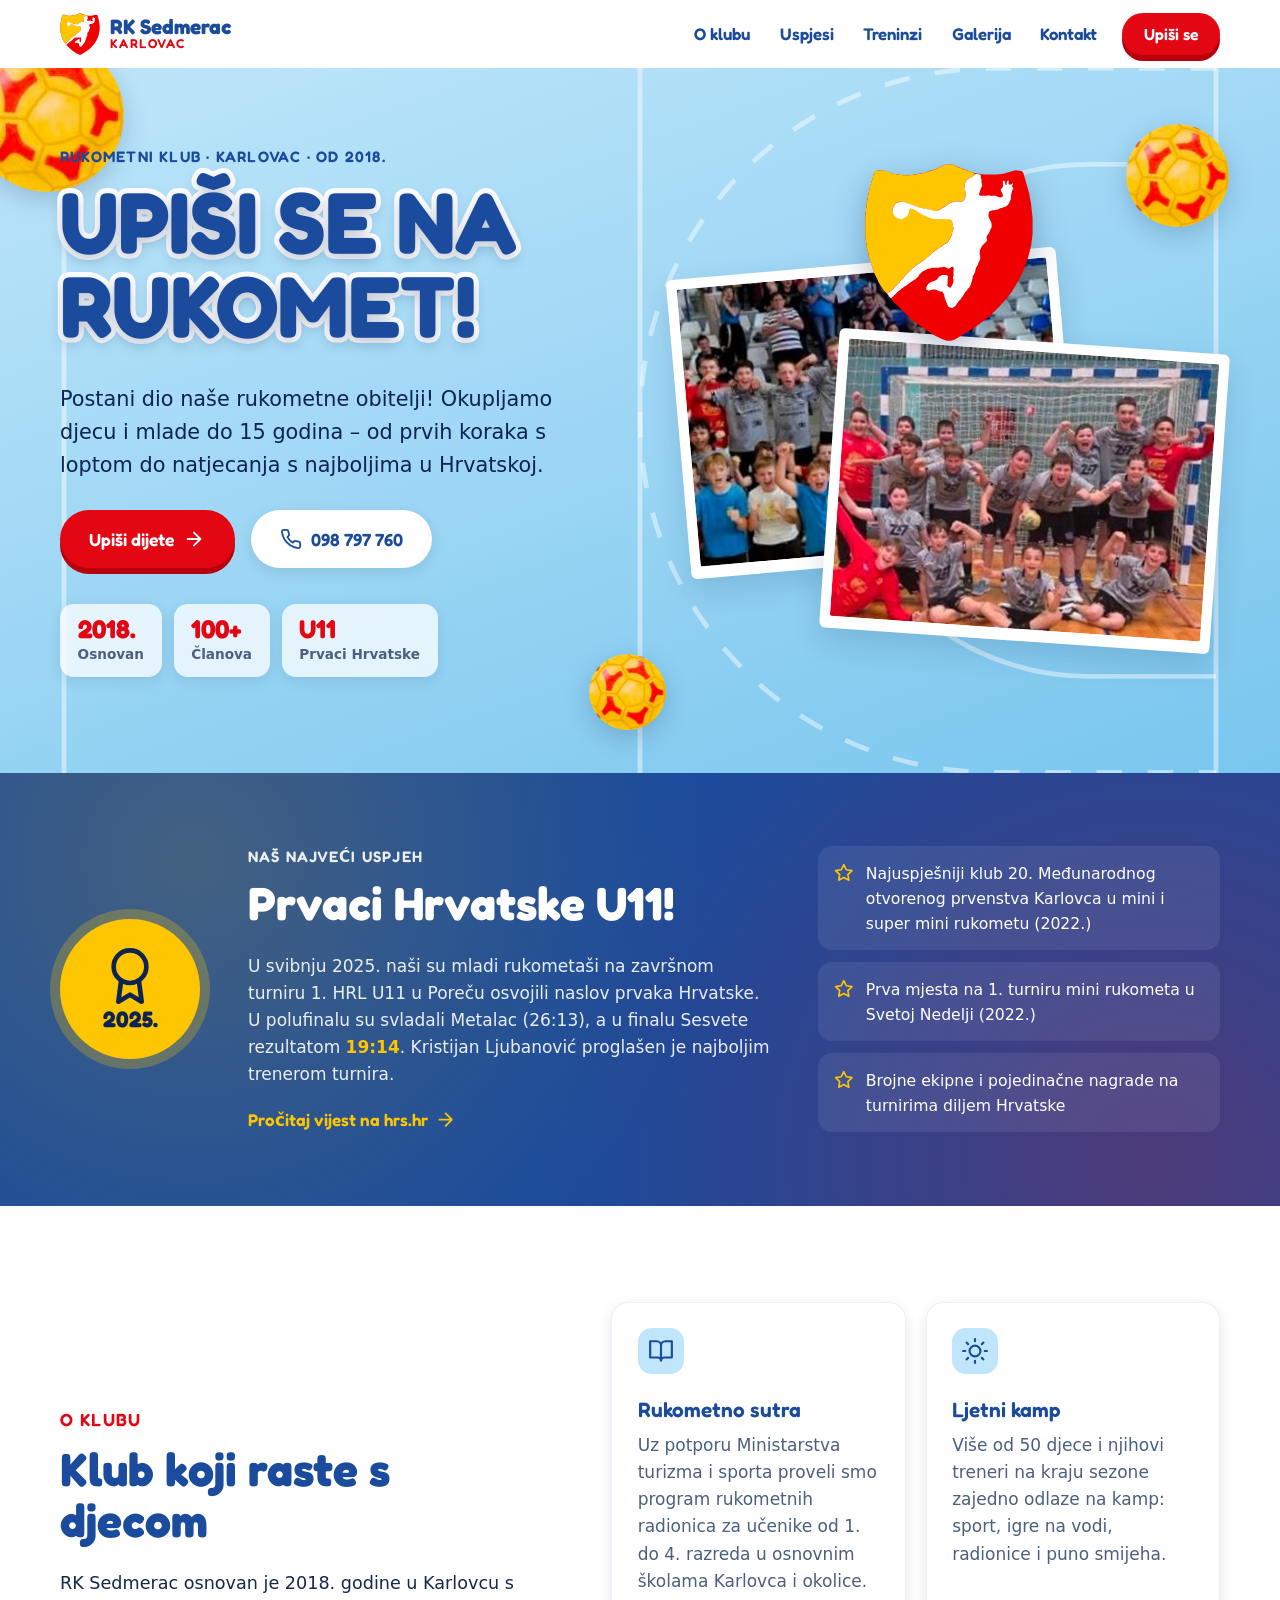
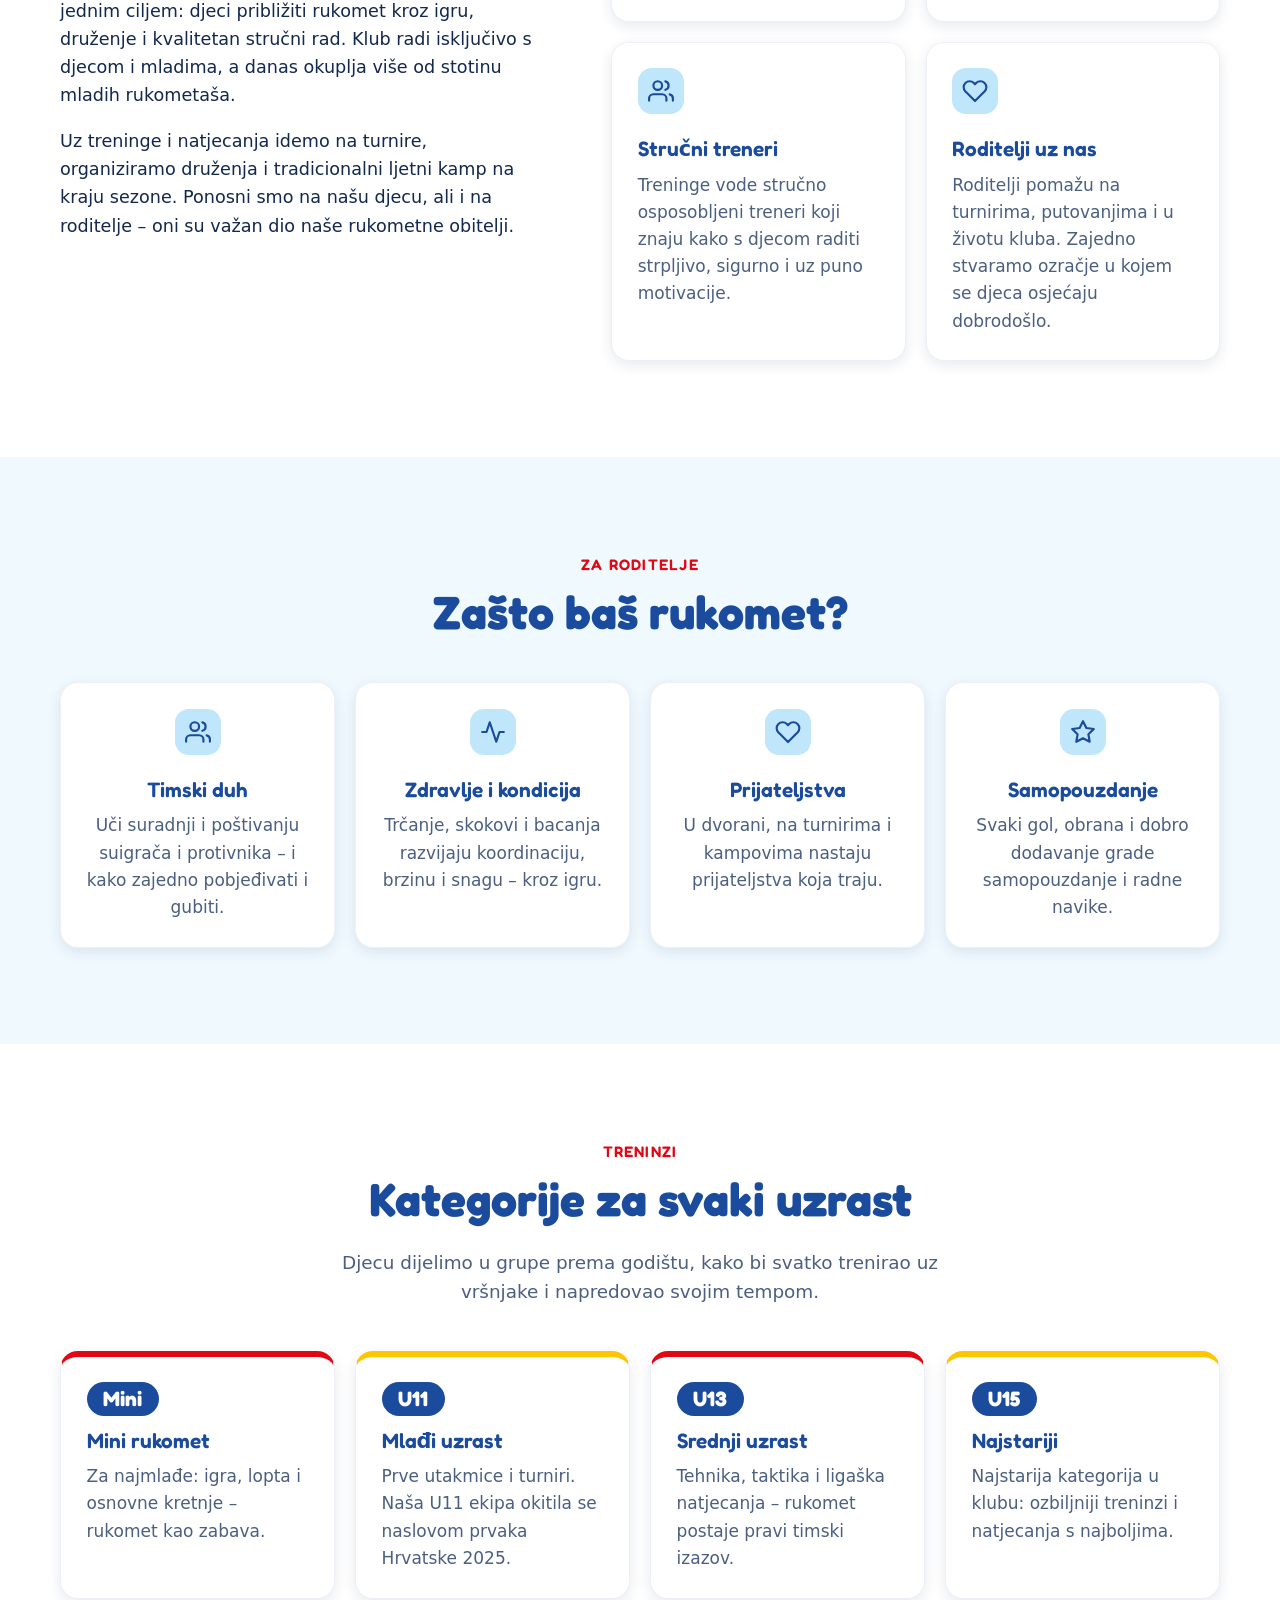
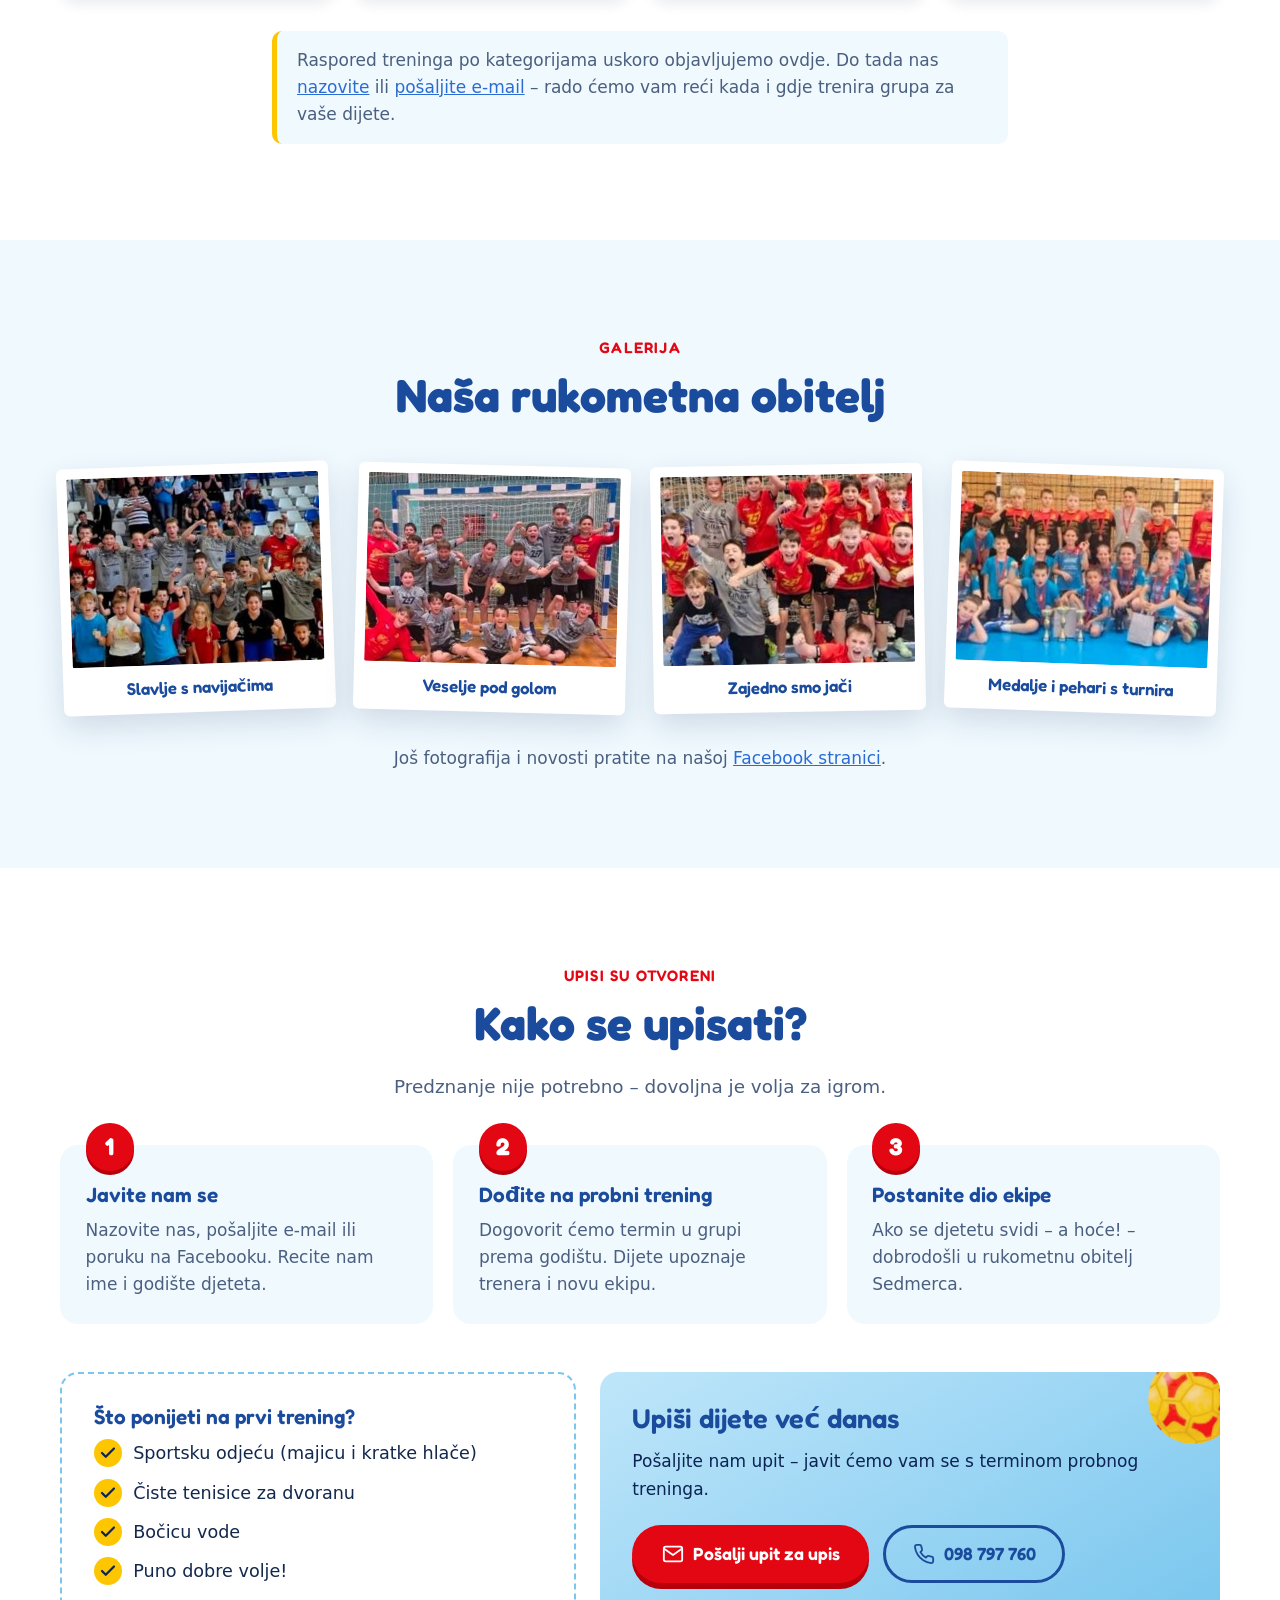
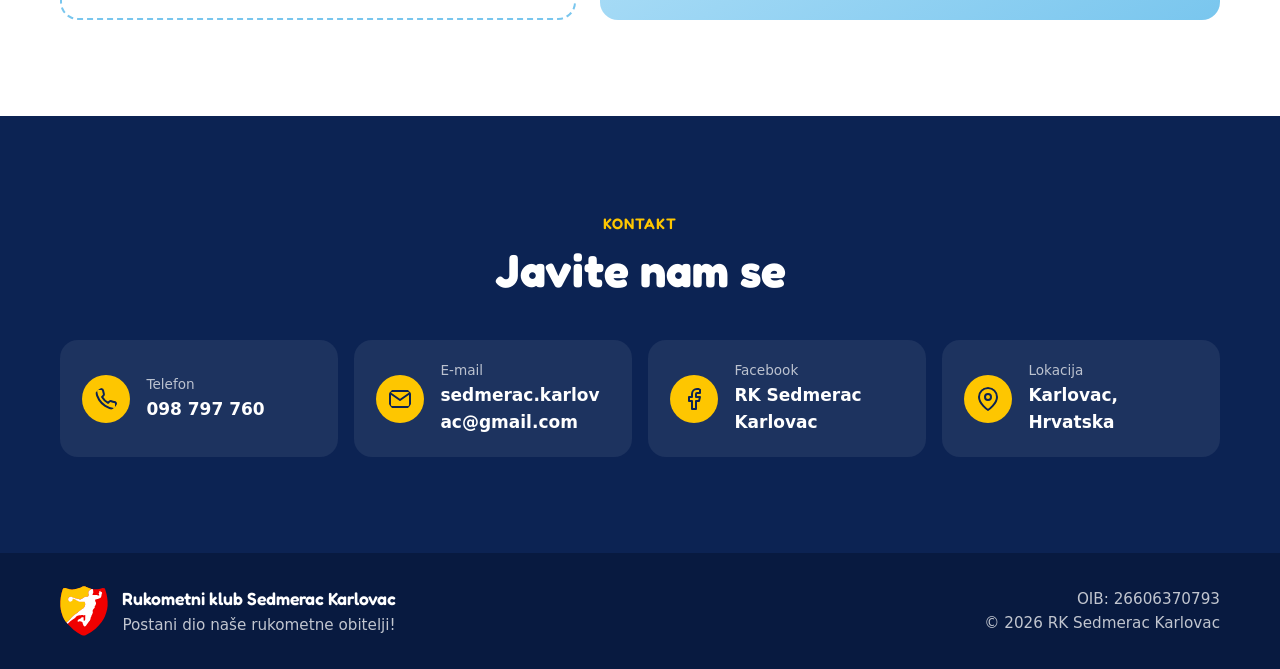
==== index.html @ 9739303f "Prva verzija web stranice RK Sedmerac Karlovac Statična stranica (HTML/CSS/JS) izrađena iz plakata z" ====
<!doctype html>
<html lang="hr">
<head>
  <meta charset="utf-8">
  <meta name="viewport" content="width=device-width, initial-scale=1">
  <title>RK Sedmerac Karlovac – rukometni klub za djecu i mlade</title>
  <meta name="description" content="Rukometni klub Sedmerac iz Karlovca okuplja djecu i mlade do 15 godina. Prvaci Hrvatske U11 2025. Upiši se na rukomet i postani dio naše rukometne obitelji!">
  <meta name="theme-color" content="#1a4b9c">
  <!-- TODO: privremeni pregled – maknuti noindex (i robots.txt) kad stranica ide uživo -->
  <meta name="robots" content="noindex, nofollow">
  <meta property="og:type" content="website">
  <meta property="og:locale" content="hr_HR">
  <meta property="og:title" content="RK Sedmerac Karlovac – upiši se na rukomet!">
  <meta property="og:description" content="Rukometni klub za djecu i mlade iz Karlovca. Postani dio naše rukometne obitelji!">
  <!-- TODO: og:image i og:url trebaju apsolutni URL – dodati kad bude poznata domena -->
  <link rel="icon" href="assets/img/grb.svg" type="image/svg+xml">
  <link rel="apple-touch-icon" href="assets/img/apple-touch-icon.png">
  <link rel="preload" href="assets/fonts/fredoka-latin.woff2" as="font" type="font/woff2" crossorigin>
  <link rel="stylesheet" href="css/styles.css">
  <script src="js/main.js" defer></script>
</head>
<body>
  <svg class="sprite" aria-hidden="true">
    <symbol id="i-phone" viewBox="0 0 24 24"><path d="M22 16.92v3a2 2 0 0 1-2.18 2 19.79 19.79 0 0 1-8.63-3.07 19.5 19.5 0 0 1-6-6 19.79 19.79 0 0 1-3.07-8.67A2 2 0 0 1 4.11 2h3a2 2 0 0 1 2 1.72c.13.96.36 1.9.7 2.81a2 2 0 0 1-.45 2.11L8.09 9.91a16 16 0 0 0 6 6l1.27-1.27a2 2 0 0 1 2.11-.45c.91.34 1.85.57 2.81.7A2 2 0 0 1 22 16.92z"/></symbol>
    <symbol id="i-mail" viewBox="0 0 24 24"><path d="M4 4h16c1.1 0 2 .9 2 2v12c0 1.1-.9 2-2 2H4c-1.1 0-2-.9-2-2V6c0-1.1.9-2 2-2z"/><path d="m22 6-10 7L2 6"/></symbol>
    <symbol id="i-facebook" viewBox="0 0 24 24"><path d="M18 2h-3a5 5 0 0 0-5 5v3H7v4h3v8h4v-8h3l1-4h-4V7a1 1 0 0 1 1-1h3z"/></symbol>
    <symbol id="i-pin" viewBox="0 0 24 24"><path d="M21 10c0 7-9 13-9 13s-9-6-9-13a9 9 0 0 1 18 0z"/><circle cx="12" cy="10" r="3"/></symbol>
    <symbol id="i-award" viewBox="0 0 24 24"><circle cx="12" cy="8" r="7"/><path d="M8.21 13.89 7 23l5-3 5 3-1.21-9.12"/></symbol>
    <symbol id="i-users" viewBox="0 0 24 24"><path d="M17 21v-2a4 4 0 0 0-4-4H5a4 4 0 0 0-4 4v2"/><circle cx="9" cy="7" r="4"/><path d="M23 21v-2a4 4 0 0 0-3-3.87M16 3.13a4 4 0 0 1 0 7.75"/></symbol>
    <symbol id="i-heart" viewBox="0 0 24 24"><path d="M20.84 4.61a5.5 5.5 0 0 0-7.78 0L12 5.67l-1.06-1.06a5.5 5.5 0 0 0-7.78 7.78l1.06 1.06L12 21.23l7.78-7.78 1.06-1.06a5.5 5.5 0 0 0 0-7.78z"/></symbol>
    <symbol id="i-activity" viewBox="0 0 24 24"><path d="M22 12h-4l-3 9L9 3l-3 9H2"/></symbol>
    <symbol id="i-star" viewBox="0 0 24 24"><path d="m12 2 3.09 6.26L22 9.27l-5 4.87 1.18 6.88L12 17.77l-6.18 3.25L7 14.14 2 9.27l6.91-1.01L12 2z"/></symbol>
    <symbol id="i-book" viewBox="0 0 24 24"><path d="M2 3h6a4 4 0 0 1 4 4v14a3 3 0 0 0-3-3H2zM22 3h-6a4 4 0 0 0-4 4v14a3 3 0 0 1 3-3h7z"/></symbol>
    <symbol id="i-sun" viewBox="0 0 24 24"><circle cx="12" cy="12" r="5"/><path d="M12 1v2M12 21v2M4.22 4.22l1.42 1.42M18.36 18.36l1.42 1.42M1 12h2M21 12h2M4.22 19.78l1.42-1.42M18.36 5.64l1.42-1.42"/></symbol>
    <symbol id="i-check" viewBox="0 0 24 24"><path d="M20 6 9 17l-5-5"/></symbol>
    <symbol id="i-arrow" viewBox="0 0 24 24"><path d="M5 12h14M12 5l7 7-7 7"/></symbol>
  </svg>

  <a class="skip-link" href="#sadrzaj">Preskoči na sadržaj</a>

  <header class="site-header" data-header>
    <div class="container header-inner">
      <a class="brand" href="#top" aria-label="RK Sedmerac Karlovac – početna">
        <img src="assets/img/grb.svg" alt="" width="40" height="42">
        <span class="brand-text"><strong>RK Sedmerac</strong><small>Karlovac</small></span>
      </a>
      <button class="nav-toggle" type="button" aria-expanded="false" aria-controls="glavna-navigacija" data-nav-toggle>
        <span class="nav-toggle-bars" aria-hidden="true"></span>
        <span class="visually-hidden">Izbornik</span>
      </button>
      <nav id="glavna-navigacija" class="site-nav" aria-label="Glavna navigacija">
        <ul>
          <li><a href="#o-klubu">O klubu</a></li>
          <li><a href="#uspjesi">Uspjesi</a></li>
          <li><a href="#treninzi">Treninzi</a></li>
          <li><a href="#galerija">Galerija</a></li>
          <li><a href="#kontakt">Kontakt</a></li>
          <li><a class="btn btn-small btn-red" href="#upisi">Upiši se</a></li>
        </ul>
      </nav>
    </div>
  </header>

  <main id="sadrzaj">
    <section class="hero" id="top">
      <svg class="court-lines" viewBox="0 0 400 300" aria-hidden="true" preserveAspectRatio="xMidYMid slice">
        <rect x="20" y="20" width="360" height="260" rx="2"/>
        <path d="M380 70h-40a80 80 0 0 0 0 160h40"/>
        <path d="M380 40h-70a110 110 0 0 0 0 220h70" stroke-dasharray="8 8"/>
        <path d="M200 20v260"/>
      </svg>
      <img class="ball ball-1" src="assets/img/ball.webp" alt="" width="160" height="160">
      <img class="ball ball-2" src="assets/img/ball.webp" alt="" width="110" height="110">
      <img class="ball ball-3" src="assets/img/ball.webp" alt="" width="80" height="80">

      <div class="container hero-inner">
        <div class="hero-copy">
          <p class="eyebrow">Rukometni klub · Karlovac · od 2018.</p>
          <h1 class="hero-title">Upiši se na <span>rukomet!</span></h1>
          <p class="hero-lead">Postani dio naše rukometne obitelji! Okupljamo djecu i mlade do 15 godina – od prvih koraka s loptom do natjecanja s najboljima u Hrvatskoj.</p>
          <div class="hero-actions">
            <a class="btn btn-red" href="#upisi">Upiši dijete <svg class="icon"><use href="#i-arrow"/></svg></a>
            <a class="btn btn-white" href="tel:+38598797760"><svg class="icon"><use href="#i-phone"/></svg> 098 797 760</a>
          </div>
          <dl class="hero-stats">
            <div><dt>Osnovan</dt><dd>2018.</dd></div>
            <div><dt>Članova</dt><dd>100+</dd></div>
            <div><dt>Prvaci Hrvatske</dt><dd>U11</dd></div>
          </dl>
        </div>

        <div class="hero-visual" aria-hidden="true">
          <img class="hero-crest" src="assets/img/grb.svg" alt="" width="200" height="210">
          <figure class="photo photo-back" style="--tilt: -5deg">
            <img src="assets/img/ekipa-tribina.jpg" alt="" width="458" height="262">
          </figure>
          <figure class="photo photo-front" style="--tilt: 4deg; --focus: 70% 50%">
            <img src="assets/img/slavlje-gol.jpg" alt="" width="466" height="290">
          </figure>
        </div>
      </div>
    </section>

    <section class="champions" id="uspjesi" aria-labelledby="uspjesi-naslov">
      <div class="container champions-inner">
        <div class="champions-badge" aria-hidden="true">
          <svg class="icon"><use href="#i-award"/></svg>
          <span>2025.</span>
        </div>
        <div class="champions-copy">
          <p class="eyebrow eyebrow-yellow">Naš najveći uspjeh</p>
          <h2 id="uspjesi-naslov">Prvaci Hrvatske U11!</h2>
          <p>U svibnju 2025. naši su mladi rukometaši na završnom turniru 1. HRL U11 u Poreču osvojili naslov prvaka Hrvatske. U polufinalu su svladali Metalac (26:13), a u finalu Sesvete rezultatom <strong>19:14</strong>. Kristijan Ljubanović proglašen je najboljim trenerom turnira.</p>
          <a class="text-link" href="https://hrs.hr/2025/05/30/zavrsnica-1-hrl-u11-m-sedmerac-karlovac-osvojio-naslov-prvaka-hrvatske/" target="_blank" rel="noopener">Pročitaj vijest na hrs.hr <svg class="icon"><use href="#i-arrow"/></svg></a>
        </div>
        <ul class="champions-list">
          <li><svg class="icon"><use href="#i-star"/></svg> Najuspješniji klub 20. Međunarodnog otvorenog prvenstva Karlovca u mini i super mini rukometu (2022.)</li>
          <li><svg class="icon"><use href="#i-star"/></svg> Prva mjesta na 1. turniru mini rukometa u Svetoj Nedelji (2022.)</li>
          <li><svg class="icon"><use href="#i-star"/></svg> Brojne ekipne i pojedinačne nagrade na turnirima diljem Hrvatske</li>
        </ul>
      </div>
    </section>

    <section class="section" id="o-klubu" aria-labelledby="o-klubu-naslov">
      <div class="container about">
        <div class="about-copy">
          <p class="eyebrow">O klubu</p>
          <h2 id="o-klubu-naslov">Klub koji raste s djecom</h2>
          <p>RK Sedmerac osnovan je 2018. godine u Karlovcu s jednim ciljem: djeci približiti rukomet kroz igru, druženje i kvalitetan stručni rad. Klub radi isključivo s djecom i mladima, a danas okuplja više od stotinu mladih rukometaša.</p>
          <p>Uz treninge i natjecanja idemo na turnire, organiziramo druženja i tradicionalni ljetni kamp na kraju sezone. Ponosni smo na našu djecu, ali i na roditelje – oni su važan dio naše rukometne obitelji.</p>
        </div>
        <ul class="cards cards-2">
          <li class="card">
            <svg class="icon card-icon"><use href="#i-book"/></svg>
            <h3>Rukometno sutra</h3>
            <p>Uz potporu Ministarstva turizma i sporta proveli smo program rukometnih radionica za učenike od 1. do 4. razreda u osnovnim školama Karlovca i okolice.</p>
          </li>
          <li class="card">
            <svg class="icon card-icon"><use href="#i-sun"/></svg>
            <h3>Ljetni kamp</h3>
            <p>Više od 50 djece i njihovi treneri na kraju sezone zajedno odlaze na kamp: sport, igre na vodi, radionice i puno smijeha.</p>
          </li>
          <li class="card">
            <svg class="icon card-icon"><use href="#i-users"/></svg>
            <h3>Stručni treneri</h3>
            <p>Treninge vode stručno osposobljeni treneri koji znaju kako s djecom raditi strpljivo, sigurno i uz puno motivacije.</p>
          </li>
          <li class="card">
            <svg class="icon card-icon"><use href="#i-heart"/></svg>
            <h3>Roditelji uz nas</h3>
            <p>Roditelji pomažu na turnirima, putovanjima i u životu kluba. Zajedno stvaramo ozračje u kojem se djeca osjećaju dobrodošlo.</p>
          </li>
        </ul>
      </div>
    </section>

    <section class="section section-sky" aria-labelledby="zasto-naslov">
      <div class="container">
        <div class="section-head">
          <p class="eyebrow">Za roditelje</p>
          <h2 id="zasto-naslov">Zašto baš rukomet?</h2>
        </div>
        <ul class="cards cards-4">
          <li class="card card-center">
            <svg class="icon card-icon"><use href="#i-users"/></svg>
            <h3>Timski duh</h3>
            <p>Uči suradnji i poštivanju suigrača i protivnika – i kako zajedno pobjeđivati i gubiti.</p>
          </li>
          <li class="card card-center">
            <svg class="icon card-icon"><use href="#i-activity"/></svg>
            <h3>Zdravlje i kondicija</h3>
            <p>Trčanje, skokovi i bacanja razvijaju koordinaciju, brzinu i snagu – kroz igru.</p>
          </li>
          <li class="card card-center">
            <svg class="icon card-icon"><use href="#i-heart"/></svg>
            <h3>Prijateljstva</h3>
            <p>U dvorani, na turnirima i kampovima nastaju prijateljstva koja traju.</p>
          </li>
          <li class="card card-center">
            <svg class="icon card-icon"><use href="#i-star"/></svg>
            <h3>Samopouzdanje</h3>
            <p>Svaki gol, obrana i dobro dodavanje grade samopouzdanje i radne navike.</p>
          </li>
        </ul>
      </div>
    </section>

    <section class="section" id="treninzi" aria-labelledby="treninzi-naslov">
      <div class="container">
        <div class="section-head">
          <p class="eyebrow">Treninzi</p>
          <h2 id="treninzi-naslov">Kategorije za svaki uzrast</h2>
          <p>Djecu dijelimo u grupe prema godištu, kako bi svatko trenirao uz vršnjake i napredovao svojim tempom.</p>
        </div>
        <!-- TODO: dopisati godišta i termine za sezonu 2026./27. kad ih klub potvrdi -->
        <ul class="cards cards-4">
          <li class="card category">
            <span class="category-tag">Mini</span>
            <h3>Mini rukomet</h3>
            <p>Za najmlađe: igra, lopta i osnovne kretnje – rukomet kao zabava.</p>
          </li>
          <li class="card category">
            <span class="category-tag">U11</span>
            <h3>Mlađi uzrast</h3>
            <p>Prve utakmice i turniri. Naša U11 ekipa okitila se naslovom prvaka Hrvatske 2025.</p>
          </li>
          <li class="card category">
            <span class="category-tag">U13</span>
            <h3>Srednji uzrast</h3>
            <p>Tehnika, taktika i ligaška natjecanja – rukomet postaje pravi timski izazov.</p>
          </li>
          <li class="card category">
            <span class="category-tag">U15</span>
            <h3>Najstariji</h3>
            <p>Najstarija kategorija u klubu: ozbiljniji treninzi i natjecanja s najboljima.</p>
          </li>
        </ul>
        <p class="note">Raspored treninga po kategorijama uskoro objavljujemo ovdje. Do tada nas <a href="tel:+38598797760">nazovite</a> ili <a href="mailto:sedmerac.karlovac@gmail.com">pošaljite e-mail</a> – rado ćemo vam reći kada i gdje trenira grupa za vaše dijete.</p>
      </div>
    </section>

    <section class="section section-sky" id="galerija" aria-labelledby="galerija-naslov">
      <div class="container">
        <div class="section-head">
          <p class="eyebrow">Galerija</p>
          <h2 id="galerija-naslov">Naša rukometna obitelj</h2>
        </div>
        <ul class="gallery">
          <li>
            <figure class="photo" style="--tilt: -2deg">
              <img src="assets/img/ekipa-tribina.jpg" alt="Mladi rukometaši RK Sedmerac slave ispred tribine pune navijača" width="458" height="262" loading="lazy">
              <figcaption>Slavlje s navijačima</figcaption>
            </figure>
          </li>
          <li>
            <figure class="photo" style="--tilt: 1.5deg; --focus: 70% 50%">
              <img src="assets/img/slavlje-gol.jpg" alt="Ekipa RK Sedmerac u sivim dresovima slavi ispred rukometnog gola" width="466" height="290" loading="lazy">
              <figcaption>Veselje pod golom</figcaption>
            </figure>
          </li>
          <li>
            <figure class="photo" style="--tilt: -1deg">
              <img src="assets/img/prvaci.jpg" alt="Igrači RK Sedmerac u crvenim dresovima slave u dvorani" width="464" height="253" loading="lazy">
              <figcaption>Zajedno smo jači</figcaption>
            </figure>
          </li>
          <li>
            <figure class="photo" style="--tilt: 2deg">
              <img src="assets/img/turnir-medalje.jpg" alt="Djeca s medaljama i peharima nakon rukometnog turnira" width="430" height="222" loading="lazy">
              <figcaption>Medalje i pehari s turnira</figcaption>
            </figure>
          </li>
        </ul>
        <p class="note note-center">Još fotografija i novosti pratite na našoj <a href="https://www.facebook.com/rksedmerackarlovac/" target="_blank" rel="noopener">Facebook stranici</a>.</p>
      </div>
    </section>

    <section class="section" id="upisi" aria-labelledby="upisi-naslov">
      <div class="container">
        <div class="section-head">
          <p class="eyebrow">Upisi su otvoreni</p>
          <h2 id="upisi-naslov">Kako se upisati?</h2>
          <p>Predznanje nije potrebno – dovoljna je volja za igrom.</p>
        </div>
        <ol class="steps">
          <li class="step">
            <h3>Javite nam se</h3>
            <p>Nazovite nas, pošaljite e-mail ili poruku na Facebooku. Recite nam ime i godište djeteta.</p>
          </li>
          <li class="step">
            <h3>Dođite na probni trening</h3>
            <p>Dogovorit ćemo termin u grupi prema godištu. Dijete upoznaje trenera i novu ekipu.</p>
          </li>
          <li class="step">
            <h3>Postanite dio ekipe</h3>
            <p>Ako se djetetu svidi – a hoće! – dobrodošli u rukometnu obitelj Sedmerca.</p>
          </li>
        </ol>

        <div class="enroll">
          <div class="enroll-bring">
            <h3>Što ponijeti na prvi trening?</h3>
            <ul class="checklist">
              <li><svg class="icon"><use href="#i-check"/></svg> Sportsku odjeću (majicu i kratke hlače)</li>
              <li><svg class="icon"><use href="#i-check"/></svg> Čiste tenisice za dvoranu</li>
              <li><svg class="icon"><use href="#i-check"/></svg> Bočicu vode</li>
              <li><svg class="icon"><use href="#i-check"/></svg> Puno dobre volje!</li>
            </ul>
          </div>
          <div class="enroll-cta">
            <img class="enroll-ball" src="assets/img/ball.webp" alt="" width="90" height="90">
            <h3>Upiši dijete već danas</h3>
            <p>Pošaljite nam upit – javit ćemo vam se s terminom probnog treninga.</p>
            <div class="enroll-actions">
              <a class="btn btn-red" href="mailto:sedmerac.karlovac@gmail.com?subject=Upis%20u%20RK%20Sedmerac&amp;body=Ime%20i%20prezime%20djeteta%3A%20%0D%0AGodi%C5%A1te%3A%20%0D%0AIme%20roditelja%3A%20%0D%0ABroj%20telefona%3A%20%0D%0A"><svg class="icon"><use href="#i-mail"/></svg> Pošalji upit za upis</a>
              <a class="btn btn-outline" href="tel:+38598797760"><svg class="icon"><use href="#i-phone"/></svg> 098 797 760</a>
            </div>
          </div>
        </div>
      </div>
    </section>

    <section class="section section-blue" id="kontakt" aria-labelledby="kontakt-naslov">
      <div class="container">
        <div class="section-head">
          <p class="eyebrow eyebrow-yellow">Kontakt</p>
          <h2 id="kontakt-naslov">Javite nam se</h2>
        </div>
        <ul class="contact">
          <li>
            <a class="contact-item" href="tel:+38598797760">
              <svg class="icon"><use href="#i-phone"/></svg>
              <span><small>Telefon</small>098 797 760</span>
            </a>
          </li>
          <li>
            <a class="contact-item" href="mailto:sedmerac.karlovac@gmail.com">
              <svg class="icon"><use href="#i-mail"/></svg>
              <span><small>E-mail</small>sedmerac.karlovac@gmail.com</span>
            </a>
          </li>
          <li>
            <a class="contact-item" href="https://www.facebook.com/rksedmerackarlovac/" target="_blank" rel="noopener">
              <svg class="icon"><use href="#i-facebook"/></svg>
              <span><small>Facebook</small>RK Sedmerac Karlovac</span>
            </a>
          </li>
          <li>
            <!-- TODO: dodati dvoranu/adresu treninga kad bude potvrđena -->
            <div class="contact-item">
              <svg class="icon"><use href="#i-pin"/></svg>
              <span><small>Lokacija</small>Karlovac, Hrvatska</span>
            </div>
          </li>
        </ul>
      </div>
    </section>
  </main>

  <footer class="site-footer">
    <div class="container footer-inner">
      <div class="footer-brand">
        <img src="assets/img/grb.svg" alt="" width="48" height="50">
        <div>
          <strong>Rukometni klub Sedmerac Karlovac</strong>
          <p>Postani dio naše rukometne obitelji!</p>
        </div>
      </div>
      <p class="footer-meta">OIB: 26606370793<br>© <span data-year>2026</span> RK Sedmerac Karlovac</p>
    </div>
  </footer>
</body>
</html>
---- css/styles.css ----
/* Fredoka – SIL Open Font License 1.1, see assets/fonts/Fredoka-OFL.txt */
@font-face {
  font-family: "Fredoka";
  font-style: normal;
  font-weight: 500 700;
  font-display: swap;
  src: url("../assets/fonts/fredoka-latin-ext.woff2") format("woff2");
  unicode-range: U+0100-02BA, U+02BD-02C5, U+02C7-02CC, U+02CE-02D7, U+02DD-02FF, U+0304, U+0308, U+0329, U+1D00-1DBF, U+1E00-1E9F, U+1EF2-1EFF, U+2020, U+20A0-20AB, U+20AD-20C4, U+2113, U+2C60-2C7F, U+A720-A7FF;
}
@font-face {
  font-family: "Fredoka";
  font-style: normal;
  font-weight: 500 700;
  font-display: swap;
  src: url("../assets/fonts/fredoka-latin.woff2") format("woff2");
  unicode-range: U+0000-00FF, U+0131, U+0152-0153, U+02BB-02BC, U+02C6, U+02DA, U+02DC, U+0304, U+0308, U+0329, U+2000-206F, U+20AC, U+2122, U+2191, U+2193, U+2212, U+2215, U+FEFF, U+FFFD;
}

:root {
  /* boje s plakata i grba */
  --blue-900: #0c2353;
  --blue-700: #1a4b9c;
  --blue-500: #2b6cd4;
  --sky-400: #79c6ee;
  --sky-200: #bfe6fa;
  --sky-50: #f0f9fe;
  --yellow: #fec600;
  --red: #e30613;
  --red-dark: #b8000c;
  --white: #fff;
  --ink: #13284d;
  --muted: #4b5f80;

  --font-display: "Fredoka", "Trebuchet MS", system-ui, sans-serif;
  --font-body: system-ui, -apple-system, "Segoe UI", Roboto, "Helvetica Neue", Arial, sans-serif;

  --radius: 18px;
  --shadow: 0 12px 30px rgb(12 35 83 / 0.14);
  --shadow-sm: 0 4px 14px rgb(12 35 83 / 0.1);
  --header-h: 68px;
}

*,
*::before,
*::after {
  box-sizing: border-box;
}

html {
  scroll-behavior: smooth;
  scroll-padding-top: calc(var(--header-h) + 12px);
}

body {
  margin: 0;
  font-family: var(--font-body);
  font-size: 1.0625rem;
  line-height: 1.6;
  color: var(--ink);
  background: var(--white);
  -webkit-font-smoothing: antialiased;
}

img {
  max-width: 100%;
  height: auto;
  display: block;
}

h1,
h2,
h3 {
  font-family: var(--font-display);
  font-weight: 700;
  line-height: 1.1;
  margin: 0 0 0.5em;
  color: var(--blue-700);
}

h2 {
  font-size: clamp(2rem, 4.5vw, 2.9rem);
}

h3 {
  font-size: 1.3rem;
  font-weight: 600;
}

p {
  margin: 0 0 1em;
}

a {
  color: var(--blue-500);
}

ul,
ol {
  margin: 0;
  padding: 0;
  list-style: none;
}

figure {
  margin: 0;
}

:focus-visible {
  outline: 3px solid var(--yellow);
  outline-offset: 3px;
}

.sprite {
  display: none;
}

.icon {
  width: 1.25em;
  height: 1.25em;
  flex: none;
  fill: none;
  stroke: currentColor;
  stroke-width: 2;
  stroke-linecap: round;
  stroke-linejoin: round;
}

.visually-hidden {
  position: absolute;
  width: 1px;
  height: 1px;
  overflow: hidden;
  clip: rect(0 0 0 0);
  white-space: nowrap;
}

.skip-link {
  position: absolute;
  left: 1rem;
  top: -100px;
  z-index: 100;
  padding: 0.6rem 1rem;
  background: var(--blue-900);
  color: var(--white);
  border-radius: 8px;
}

.skip-link:focus {
  top: 1rem;
}

.container {
  width: min(1160px, 100% - 2.5rem);
  margin-inline: auto;
}

.eyebrow {
  font-family: var(--font-display);
  font-weight: 600;
  font-size: 0.95rem;
  letter-spacing: 0.08em;
  text-transform: uppercase;
  color: var(--red);
  margin-bottom: 0.6rem;
}

.eyebrow-yellow {
  color: var(--yellow);
}

/* ---------- gumbi ---------- */

.btn {
  display: inline-flex;
  align-items: center;
  justify-content: center;
  gap: 0.5em;
  padding: 0.85em 1.5em;
  border: 3px solid transparent;
  border-radius: 999px;
  font-family: var(--font-display);
  font-weight: 600;
  font-size: 1.1rem;
  line-height: 1;
  text-decoration: none;
  cursor: pointer;
  transition: transform 0.15s ease, box-shadow 0.15s ease, background-color 0.15s ease;
}

.btn:hover {
  transform: translateY(-2px);
}

.btn-small {
  padding: 0.6em 1.15em;
  font-size: 1rem;
}

.btn-red {
  background: var(--red);
  color: var(--white);
  box-shadow: 0 6px 0 var(--red-dark);
}

.btn-red:hover {
  box-shadow: 0 8px 0 var(--red-dark);
}

.btn-white {
  background: var(--white);
  color: var(--blue-700);
  box-shadow: var(--shadow-sm);
}

.btn-outline {
  border-color: var(--blue-700);
  color: var(--blue-700);
  background: transparent;
}

.btn-outline:hover {
  background: var(--blue-700);
  color: var(--white);
}

/* ---------- zaglavlje ---------- */

.site-header {
  position: sticky;
  top: 0;
  z-index: 50;
  background: rgb(255 255 255 / 0.92);
  backdrop-filter: blur(10px);
  transition: box-shadow 0.2s ease;
}

.site-header.is-scrolled {
  box-shadow: 0 2px 18px rgb(12 35 83 / 0.12);
}

.header-inner {
  display: flex;
  align-items: center;
  justify-content: space-between;
  min-height: var(--header-h);
}

.brand {
  display: flex;
  align-items: center;
  gap: 0.6rem;
  text-decoration: none;
  color: var(--blue-700);
}

.brand-text {
  display: flex;
  flex-direction: column;
  font-family: var(--font-display);
  line-height: 1;
}

.brand-text strong {
  font-size: 1.3rem;
  font-weight: 700;
}

.brand-text small {
  font-size: 0.8rem;
  font-weight: 600;
  letter-spacing: 0.12em;
  text-transform: uppercase;
  color: var(--red);
}

.nav-toggle {
  display: grid;
  place-items: center;
  width: 46px;
  height: 46px;
  border: 0;
  border-radius: 12px;
  background: var(--sky-50);
  cursor: pointer;
}

.nav-toggle-bars,
.nav-toggle-bars::before,
.nav-toggle-bars::after {
  display: block;
  width: 22px;
  height: 3px;
  border-radius: 3px;
  background: var(--blue-700);
  transition: transform 0.2s ease, opacity 0.2s ease;
}

.nav-toggle-bars {
  position: relative;
}

.nav-toggle-bars::before,
.nav-toggle-bars::after {
  content: "";
  position: absolute;
  left: 0;
}

.nav-toggle-bars::before {
  top: -7px;
}

.nav-toggle-bars::after {
  top: 7px;
}

.nav-toggle[aria-expanded="true"] .nav-toggle-bars {
  background: transparent;
}

.nav-toggle[aria-expanded="true"] .nav-toggle-bars::before {
  transform: translateY(7px) rotate(45deg);
}

.nav-toggle[aria-expanded="true"] .nav-toggle-bars::after {
  transform: translateY(-7px) rotate(-45deg);
}

.site-nav {
  position: absolute;
  inset: var(--header-h) 0 auto;
  display: none;
  background: var(--white);
  box-shadow: 0 14px 24px rgb(12 35 83 / 0.12);
}

.site-nav.is-open {
  display: block;
}

.site-nav ul {
  display: flex;
  flex-direction: column;
  gap: 0.25rem;
  padding: 0.75rem 1.25rem 1.25rem;
}

.site-nav a:not(.btn) {
  display: block;
  padding: 0.7rem 0.5rem;
  font-family: var(--font-display);
  font-weight: 600;
  font-size: 1.15rem;
  color: var(--blue-700);
  text-decoration: none;
  border-radius: 10px;
}

.site-nav a:not(.btn):hover {
  background: var(--sky-50);
}

.site-nav .btn {
  margin-top: 0.5rem;
  width: 100%;
}

@media (min-width: 900px) {
  .nav-toggle {
    display: none;
  }

  .site-nav {
    position: static;
    display: block;
    background: none;
    box-shadow: none;
  }

  .site-nav ul {
    flex-direction: row;
    align-items: center;
    gap: 0.25rem;
    padding: 0;
  }

  .site-nav a:not(.btn) {
    font-size: 1.05rem;
    padding: 0.5rem 0.8rem;
  }

  .site-nav .btn {
    margin: 0 0 0 0.5rem;
    width: auto;
  }
}

/* ---------- hero ---------- */

.hero {
  position: relative;
  overflow: hidden;
  padding: clamp(2.5rem, 6vw, 5rem) 0 clamp(3.5rem, 8vw, 6rem);
  background: linear-gradient(160deg, var(--sky-200) 0%, var(--sky-400) 100%);
}

.court-lines {
  position: absolute;
  inset: 0;
  width: 100%;
  height: 100%;
  fill: none;
  stroke: rgb(255 255 255 / 0.45);
  stroke-width: 1.5;
}

@media (max-width: 639px) {
  .court-lines {
    display: none;
  }
}

.ball {
  position: absolute;
  z-index: 1;
  pointer-events: none;
  filter: drop-shadow(0 8px 12px rgb(12 35 83 / 0.2));
  animation: bob 6s ease-in-out infinite;
}

.ball-1 {
  width: clamp(80px, 12vw, 160px);
  top: -30px;
  left: -30px;
}

.ball-2 {
  width: clamp(60px, 8vw, 110px);
  right: 4%;
  top: 8%;
  animation-delay: -2s;
}

.ball-3 {
  width: clamp(50px, 6vw, 80px);
  left: 46%;
  bottom: 6%;
  animation-delay: -4s;
}

@keyframes bob {
  0%,
  100% {
    transform: translateY(0) rotate(0);
  }
  50% {
    transform: translateY(-12px) rotate(12deg);
  }
}

.hero-inner {
  position: relative;
  z-index: 2;
  display: grid;
  gap: 3rem;
  align-items: center;
}

.hero-copy .eyebrow {
  color: var(--blue-700);
}

.hero-title {
  font-size: clamp(2.9rem, 8vw, 5.4rem);
  line-height: 0.98;
  text-transform: uppercase;
  color: var(--blue-700);
  -webkit-text-stroke: 0.12em var(--white);
  paint-order: stroke fill;
  text-shadow: 0 6px 14px rgb(12 35 83 / 0.25);
  margin-bottom: 0.4em;
}

.hero-title span {
  display: block;
}

.hero-lead {
  font-size: clamp(1.1rem, 2vw, 1.3rem);
  max-width: 34rem;
  color: var(--blue-900);
  margin-bottom: 1.75rem;
}

.hero-actions {
  display: flex;
  flex-wrap: wrap;
  gap: 1rem;
  margin-bottom: 2.25rem;
}

.hero-stats {
  display: flex;
  flex-wrap: wrap;
  gap: 0.75rem;
  margin: 0;
}

.hero-stats div {
  display: flex;
  flex-direction: column-reverse;
  padding: 0.7rem 1.1rem;
  background: rgb(255 255 255 / 0.75);
  border-radius: 14px;
  box-shadow: var(--shadow-sm);
}

.hero-stats dt {
  font-size: 0.85rem;
  font-weight: 600;
  color: var(--muted);
}

.hero-stats dd {
  margin: 0;
  font-family: var(--font-display);
  font-weight: 700;
  font-size: 1.6rem;
  line-height: 1.1;
  color: var(--red);
}

.hero-visual {
  position: relative;
  min-height: 360px;
  max-width: 560px;
  width: 100%;
  margin-inline: auto;
}

.hero-crest {
  position: absolute;
  z-index: 3;
  width: clamp(110px, 22vw, 170px);
  left: 50%;
  top: 0;
  translate: -50% -10%;
  filter: drop-shadow(0 10px 16px rgb(12 35 83 / 0.3));
}

.photo-back,
.photo-front {
  position: absolute;
  width: 72%;
}

.photo-back {
  left: 0;
  top: 18%;
}

.photo-front {
  right: 0;
  bottom: 0;
}

@media (min-width: 900px) {
  .hero-inner {
    grid-template-columns: 1.05fr 1fr;
  }

  .hero-visual {
    min-height: 460px;
  }
}

/* ---------- fotografije (polaroid) ---------- */

.photo {
  background: var(--white);
  padding: 10px 10px 12px;
  border-radius: 6px;
  box-shadow: var(--shadow);
  transform: rotate(var(--tilt, 0deg));
}

.photo img {
  width: 100%;
  aspect-ratio: 4 / 3;
  object-fit: cover;
  object-position: var(--focus, 50% 50%);
  border-radius: 2px;
}

.photo figcaption {
  padding: 0.6rem 0.25rem 0;
  font-family: var(--font-display);
  font-weight: 600;
  font-size: 1.05rem;
  text-align: center;
  color: var(--blue-700);
}

/* ---------- prvaci ---------- */

.champions {
  position: relative;
  background: var(--blue-700);
  background-image: radial-gradient(circle at 15% 20%, rgb(254 198 0 / 0.18), transparent 45%),
    radial-gradient(circle at 90% 90%, rgb(227 6 19 / 0.25), transparent 50%);
  color: var(--white);
  padding: clamp(3rem, 6vw, 4.5rem) 0;
}

.champions-inner {
  display: grid;
  gap: 2rem;
  align-items: center;
}

.champions h2 {
  color: var(--white);
}

.champions-copy p {
  color: rgb(255 255 255 / 0.9);
  max-width: 40rem;
}

.champions-copy strong {
  color: var(--yellow);
}

.champions-badge {
  display: grid;
  place-items: center;
  width: 140px;
  height: 140px;
  border-radius: 50%;
  background: var(--yellow);
  color: var(--blue-900);
  box-shadow: 0 0 0 10px rgb(254 198 0 / 0.25);
  font-family: var(--font-display);
  font-weight: 700;
  font-size: 1.4rem;
  line-height: 1;
  align-content: center;
  gap: 0.3rem;
}

.champions-badge .icon {
  width: 56px;
  height: 56px;
}

.text-link {
  display: inline-flex;
  align-items: center;
  gap: 0.4em;
  font-family: var(--font-display);
  font-weight: 600;
  color: var(--yellow);
  text-decoration: none;
}

.text-link:hover {
  text-decoration: underline;
}

.champions-list {
  display: grid;
  gap: 0.75rem;
}

.champions-list li {
  display: flex;
  gap: 0.75rem;
  padding: 0.9rem 1rem;
  background: rgb(255 255 255 / 0.08);
  border-radius: 14px;
  font-size: 0.98rem;
}

.champions-list .icon {
  color: var(--yellow);
  margin-top: 0.15em;
}

@media (min-width: 900px) {
  .champions-inner {
    grid-template-columns: auto 1.3fr 1fr;
    gap: 3rem;
  }
}

/* ---------- sekcije ---------- */

.section {
  padding: clamp(3.5rem, 8vw, 6rem) 0;
}

.section-sky {
  background: var(--sky-50);
}

.section-blue {
  background: var(--blue-900);
  color: var(--white);
}

.section-blue h2 {
  color: var(--white);
}

.section-head {
  max-width: 42rem;
  margin: 0 auto 2.75rem;
  text-align: center;
}

.section-head p:last-child {
  color: var(--muted);
  font-size: 1.15rem;
}

.note {
  margin: 2rem auto 0;
  max-width: 46rem;
  padding: 1rem 1.25rem;
  background: var(--sky-50);
  border-left: 5px solid var(--yellow);
  border-radius: 10px;
  color: var(--muted);
}

.note-center {
  text-align: center;
  border-left: 0;
  background: none;
  padding: 0;
}

/* ---------- kartice ---------- */

.cards {
  display: grid;
  gap: 1.25rem;
}

.card {
  padding: 1.6rem;
  background: var(--white);
  border-radius: var(--radius);
  box-shadow: var(--shadow-sm);
  border: 1px solid rgb(26 75 156 / 0.08);
}

.card p {
  margin: 0;
  color: var(--muted);
}

.card-icon {
  width: 46px;
  height: 46px;
  padding: 10px;
  margin-bottom: 1rem;
  border-radius: 14px;
  background: var(--sky-200);
  color: var(--blue-700);
}

.card-center {
  text-align: center;
}

.card-center .card-icon {
  margin-inline: auto;
}

@media (min-width: 640px) {
  .cards-2,
  .cards-4 {
    grid-template-columns: repeat(2, 1fr);
  }
}

@media (min-width: 1000px) {
  .cards-4 {
    grid-template-columns: repeat(4, 1fr);
  }
}

.about {
  display: grid;
  gap: 2.5rem;
  align-items: center;
}

.about-copy p {
  font-size: 1.1rem;
}

@media (min-width: 1000px) {
  .about {
    grid-template-columns: 1fr 1.25fr;
    gap: 4rem;
  }
}

.category {
  position: relative;
  border-top: 6px solid var(--red);
}

.category:nth-child(even) {
  border-top-color: var(--yellow);
}

.category-tag {
  display: inline-block;
  margin-bottom: 0.9rem;
  padding: 0.3em 0.8em;
  border-radius: 999px;
  background: var(--blue-700);
  color: var(--white);
  font-family: var(--font-display);
  font-weight: 700;
  font-size: 1.3rem;
  line-height: 1;
}

/* ---------- galerija ---------- */

.gallery {
  display: grid;
  gap: 2rem 1.5rem;
}

.gallery .photo {
  transition: transform 0.2s ease;
}

.gallery .photo:hover {
  transform: rotate(0deg) scale(1.03);
}

@media (min-width: 640px) {
  .gallery {
    grid-template-columns: repeat(2, 1fr);
  }
}

@media (min-width: 1000px) {
  .gallery {
    grid-template-columns: repeat(4, 1fr);
  }
}

/* ---------- upisi ---------- */

.steps {
  display: grid;
  gap: 1.25rem;
  counter-reset: step;
  margin-bottom: 3rem;
}

.step {
  position: relative;
  padding: 2.4rem 1.6rem 1.6rem;
  background: var(--sky-50);
  border-radius: var(--radius);
  counter-increment: step;
}

.step::before {
  content: counter(step);
  position: absolute;
  top: -22px;
  left: 1.6rem;
  display: grid;
  place-items: center;
  width: 48px;
  height: 48px;
  border-radius: 50%;
  background: var(--red);
  color: var(--white);
  font-family: var(--font-display);
  font-weight: 700;
  font-size: 1.5rem;
  box-shadow: 0 4px 0 var(--red-dark);
}

.step p {
  margin: 0;
  color: var(--muted);
}

@media (min-width: 800px) {
  .steps {
    grid-template-columns: repeat(3, 1fr);
  }
}

.enroll {
  display: grid;
  gap: 1.5rem;
}

.enroll-bring,
.enroll-cta {
  padding: 2rem;
  border-radius: var(--radius);
}

.enroll-bring {
  background: var(--white);
  border: 2px dashed var(--sky-400);
}

.checklist {
  display: grid;
  gap: 0.7rem;
}

.checklist li {
  display: flex;
  align-items: center;
  gap: 0.7rem;
  font-size: 1.1rem;
}

.checklist .icon {
  width: 28px;
  height: 28px;
  padding: 5px;
  border-radius: 50%;
  background: var(--yellow);
  color: var(--blue-900);
  stroke-width: 3;
}

.enroll-cta {
  position: relative;
  overflow: hidden;
  display: flex;
  flex-direction: column;
  align-items: flex-start;
  gap: 0.9rem;
  background: linear-gradient(150deg, var(--sky-200), var(--sky-400));
}

.enroll-cta h3 {
  font-size: 1.7rem;
  margin: 0;
  padding-right: 3.5rem;
}

.enroll-cta p {
  margin: 0;
  color: var(--blue-900);
}

.enroll-actions {
  display: flex;
  flex-wrap: wrap;
  gap: 0.9rem;
  margin-top: 0.5rem;
}

.enroll-ball {
  position: absolute;
  right: -18px;
  top: -18px;
  width: 90px;
  opacity: 0.9;
}

@media (min-width: 800px) {
  .enroll {
    grid-template-columns: 1fr 1.2fr;
  }
}

/* ---------- kontakt ---------- */

.contact {
  display: grid;
  gap: 1rem;
}

.contact-item {
  display: flex;
  align-items: center;
  gap: 1rem;
  height: 100%;
  padding: 1.25rem 1.4rem;
  border-radius: var(--radius);
  background: rgb(255 255 255 / 0.07);
  color: var(--white);
  text-decoration: none;
  font-weight: 600;
  overflow-wrap: anywhere;
  transition: background-color 0.15s ease;
}

a.contact-item:hover {
  background: rgb(255 255 255 / 0.14);
}

.contact-item .icon {
  width: 48px;
  height: 48px;
  padding: 12px;
  border-radius: 50%;
  background: var(--yellow);
  color: var(--blue-900);
}

.contact-item small {
  display: block;
  font-weight: 500;
  font-size: 0.85rem;
  color: rgb(255 255 255 / 0.7);
}

@media (min-width: 640px) {
  .contact {
    grid-template-columns: repeat(2, 1fr);
  }
}

@media (min-width: 1100px) {
  .contact {
    grid-template-columns: repeat(4, 1fr);
  }
}

/* ---------- podnožje ---------- */

.site-footer {
  padding: 2rem 0;
  background: #081a40;
  color: rgb(255 255 255 / 0.75);
  font-size: 0.95rem;
}

.footer-inner {
  display: flex;
  flex-wrap: wrap;
  align-items: center;
  justify-content: space-between;
  gap: 1.25rem;
}

.footer-brand {
  display: flex;
  align-items: center;
  gap: 0.9rem;
}

.footer-brand strong {
  color: var(--white);
  font-family: var(--font-display);
  font-weight: 600;
  font-size: 1.1rem;
}

.footer-brand p,
.footer-meta {
  margin: 0;
}

.footer-meta {
  text-align: right;
}

@media (prefers-reduced-motion: reduce) {
  html {
    scroll-behavior: auto;
  }

  *,
  *::before,
  *::after {
    animation: none !important;
    transition: none !important;
  }
}
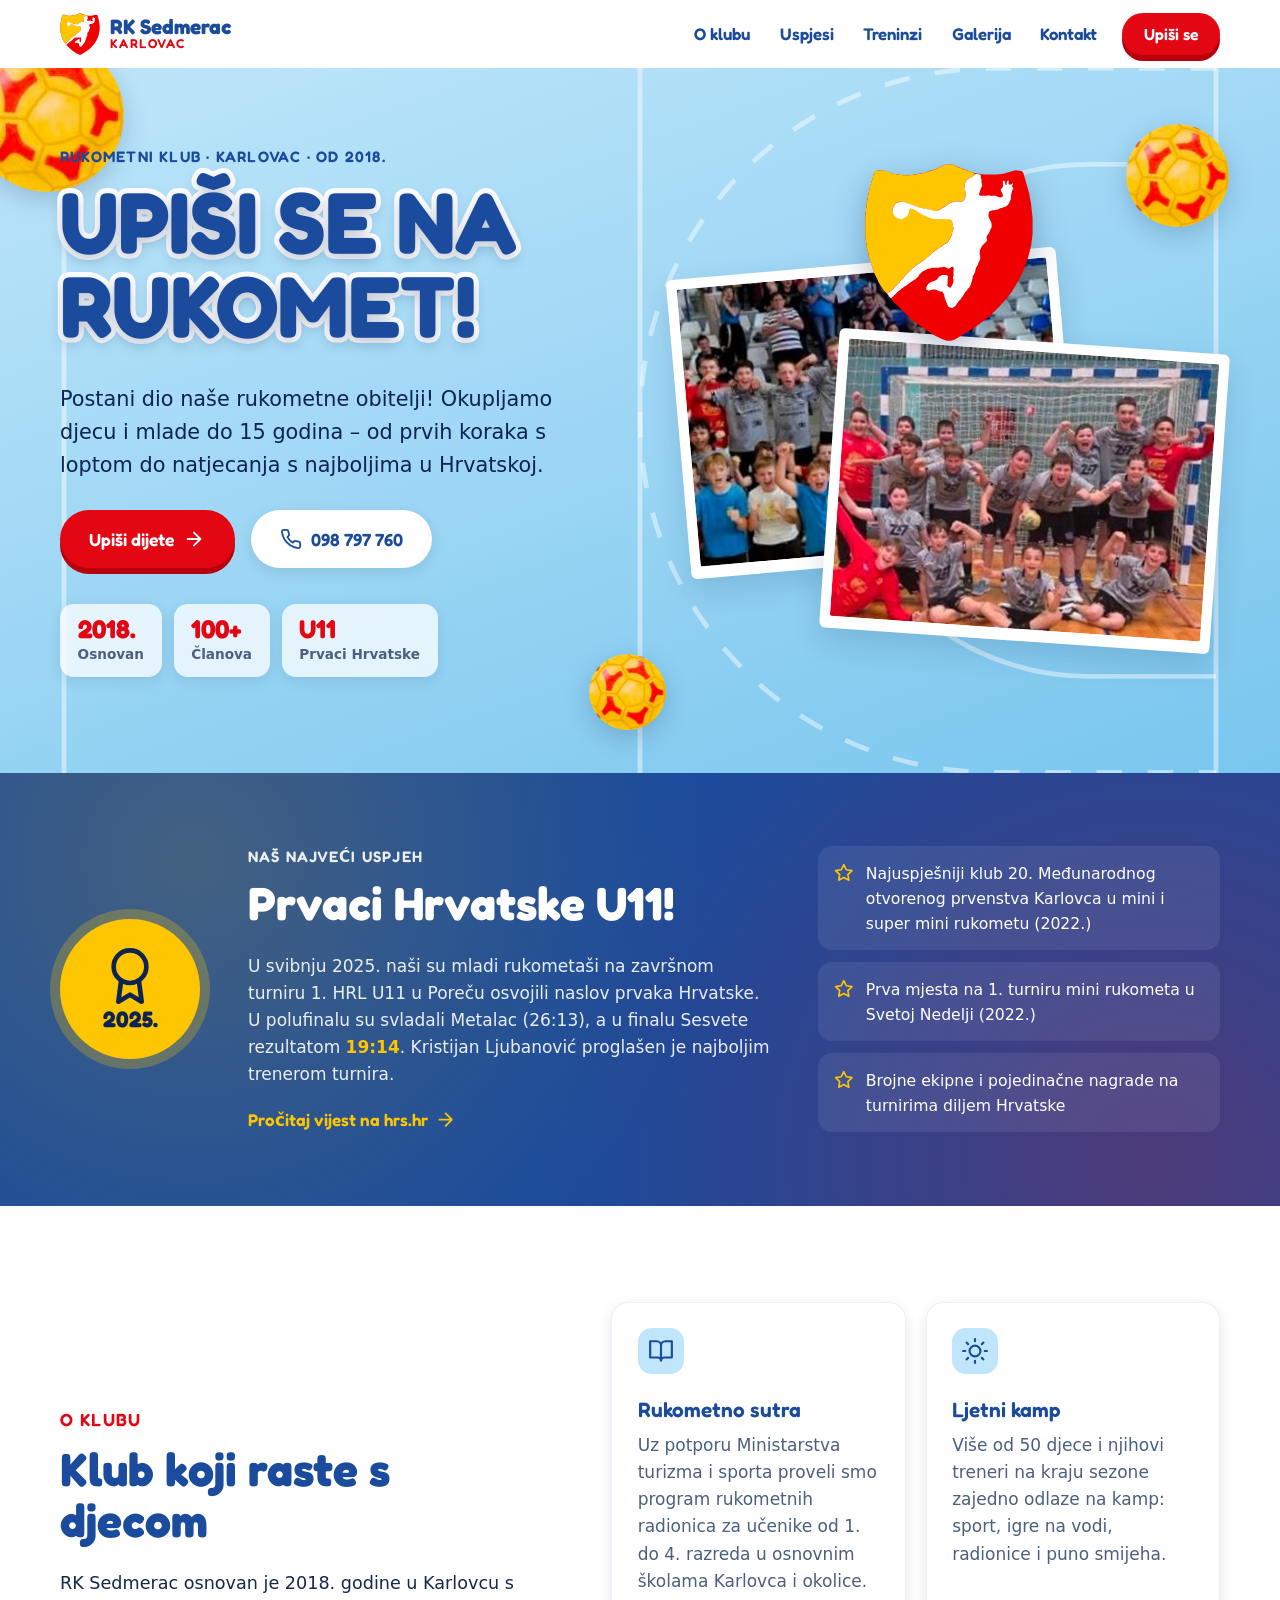
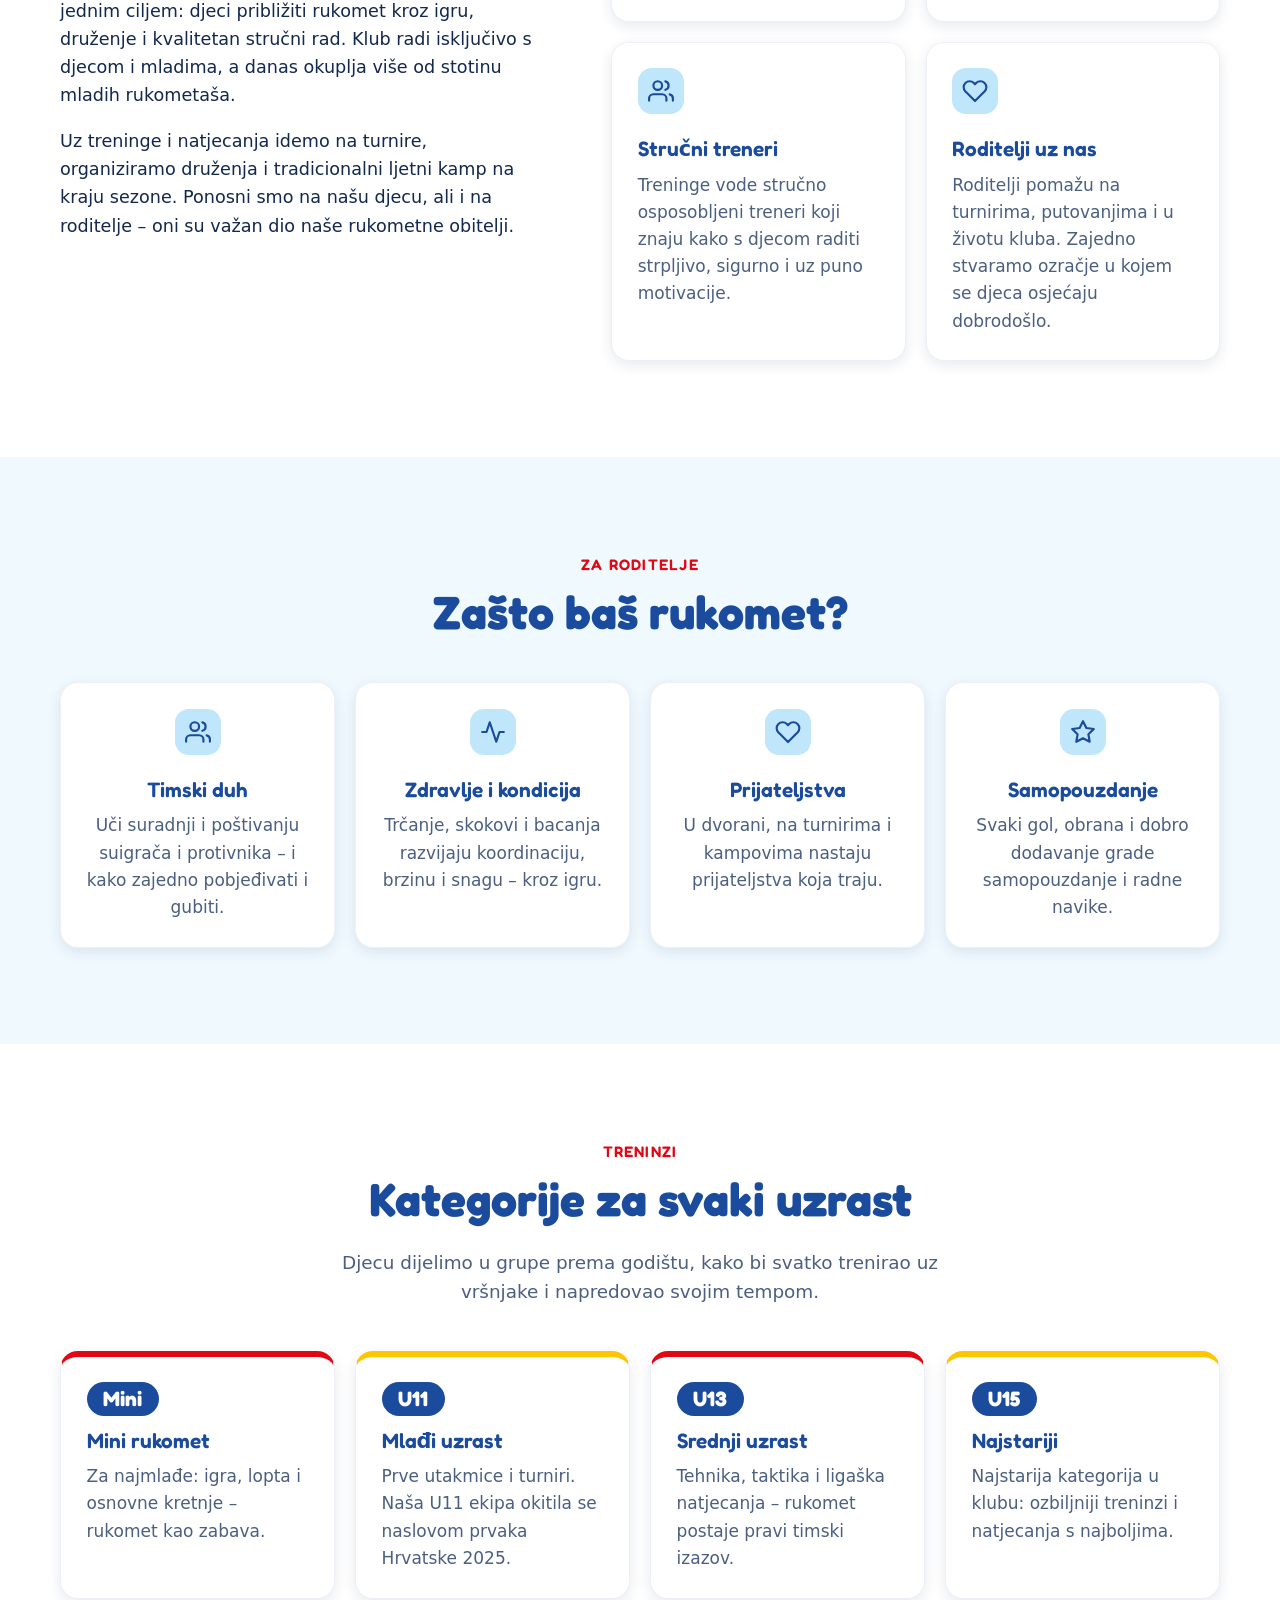
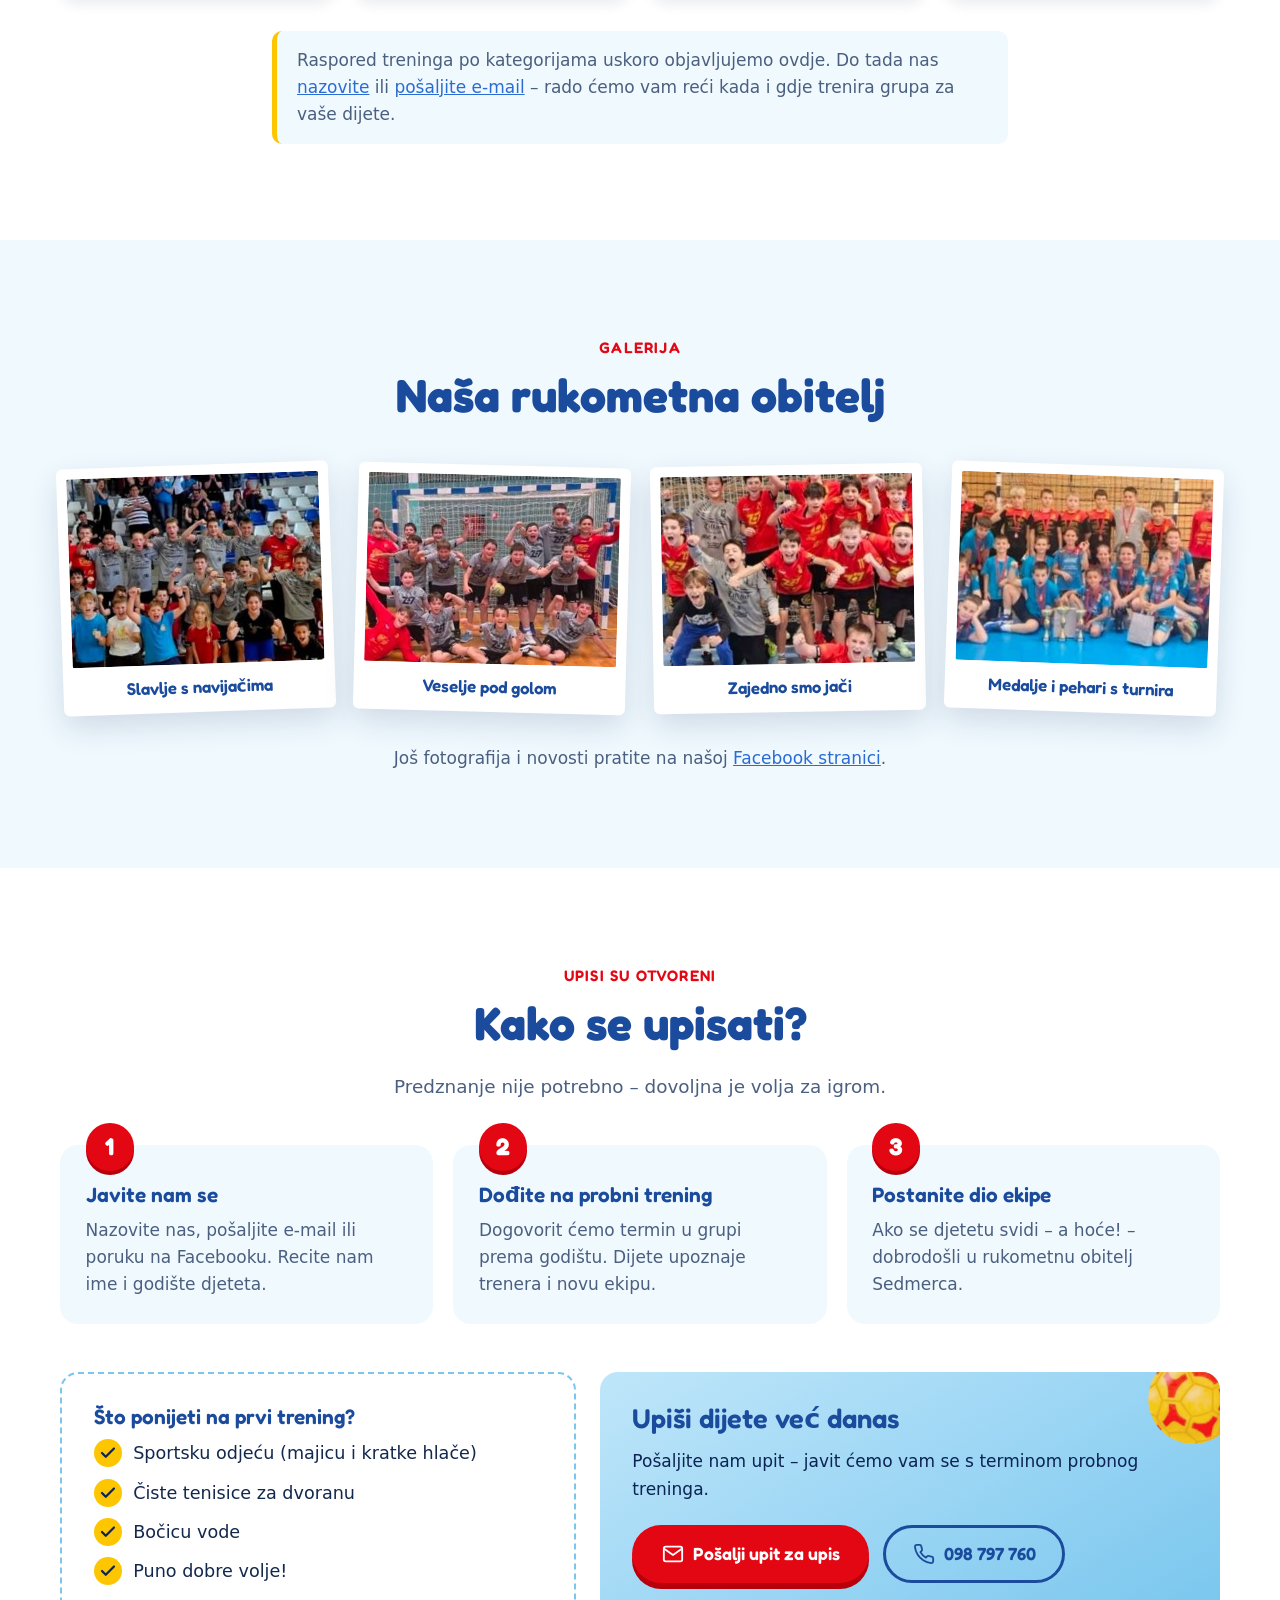
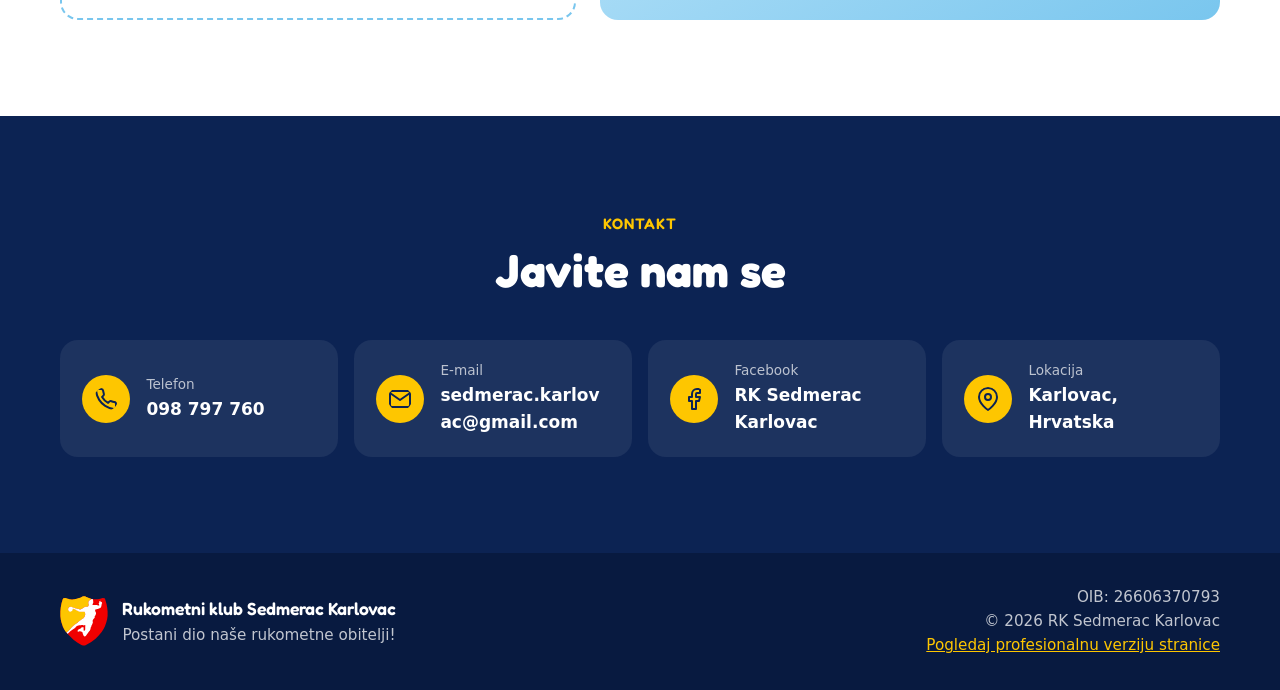
==== commit 122082cc: "Profesionalna verzija stranice i istraživanje klupskih stranica - pro/: druga verzija dizajna (novos" ====
--- a/index.html
+++ b/index.html
@@ -346,7 +346,9 @@
           <p>Postani dio naše rukometne obitelji!</p>
         </div>
       </div>
-      <p class="footer-meta">OIB: 26606370793<br>© <span data-year>2026</span> RK Sedmerac Karlovac</p>
+      <p class="footer-meta">OIB: 26606370793<br>© <span data-year>2026</span> RK Sedmerac Karlovac<br>
+        <!-- TODO: privremeno – poveznica na drugu verziju dizajna -->
+        <a href="pro/">Pogledaj profesionalnu verziju stranice</a></p>
     </div>
   </footer>
 </body>
--- a/css/styles.css
+++ b/css/styles.css
@@ -1076,6 +1076,10 @@
   text-align: right;
 }
 
+.footer-meta a {
+  color: var(--yellow);
+}
+
 @media (prefers-reduced-motion: reduce) {
   html {
     scroll-behavior: auto;
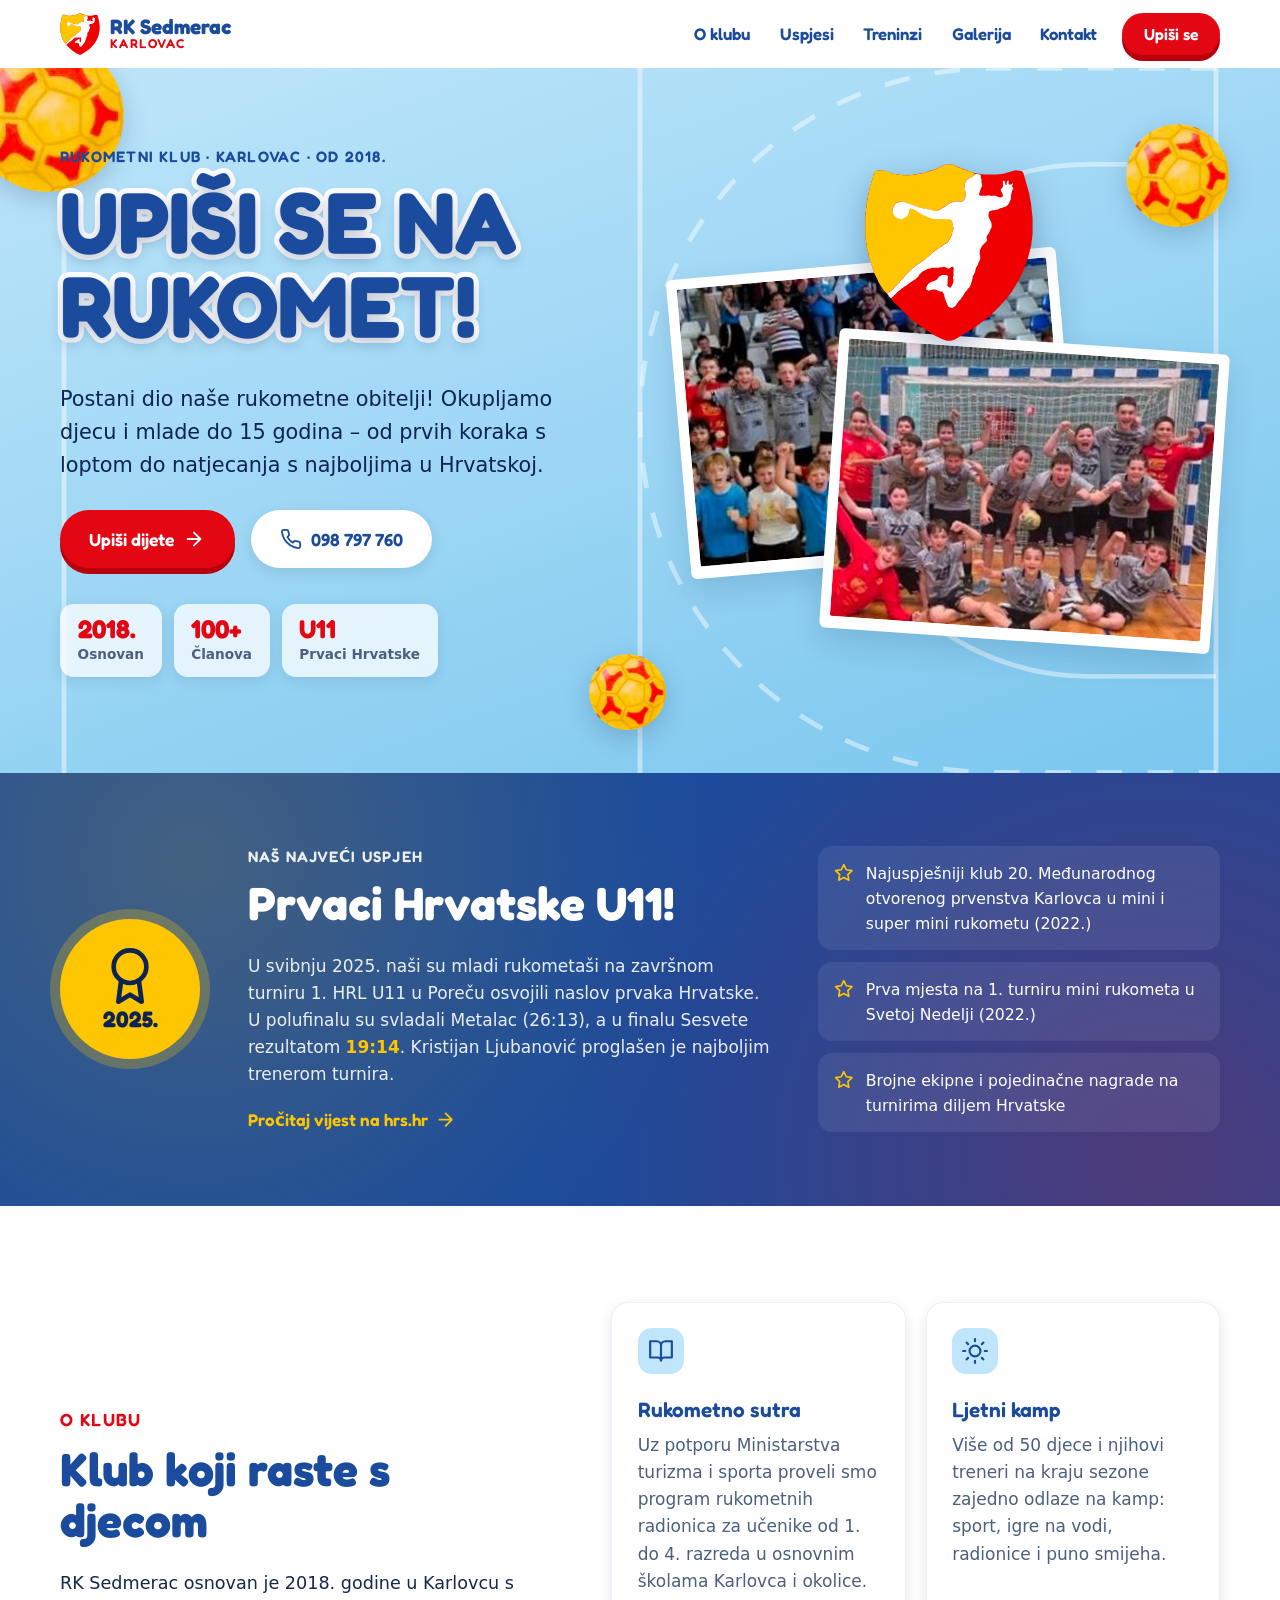
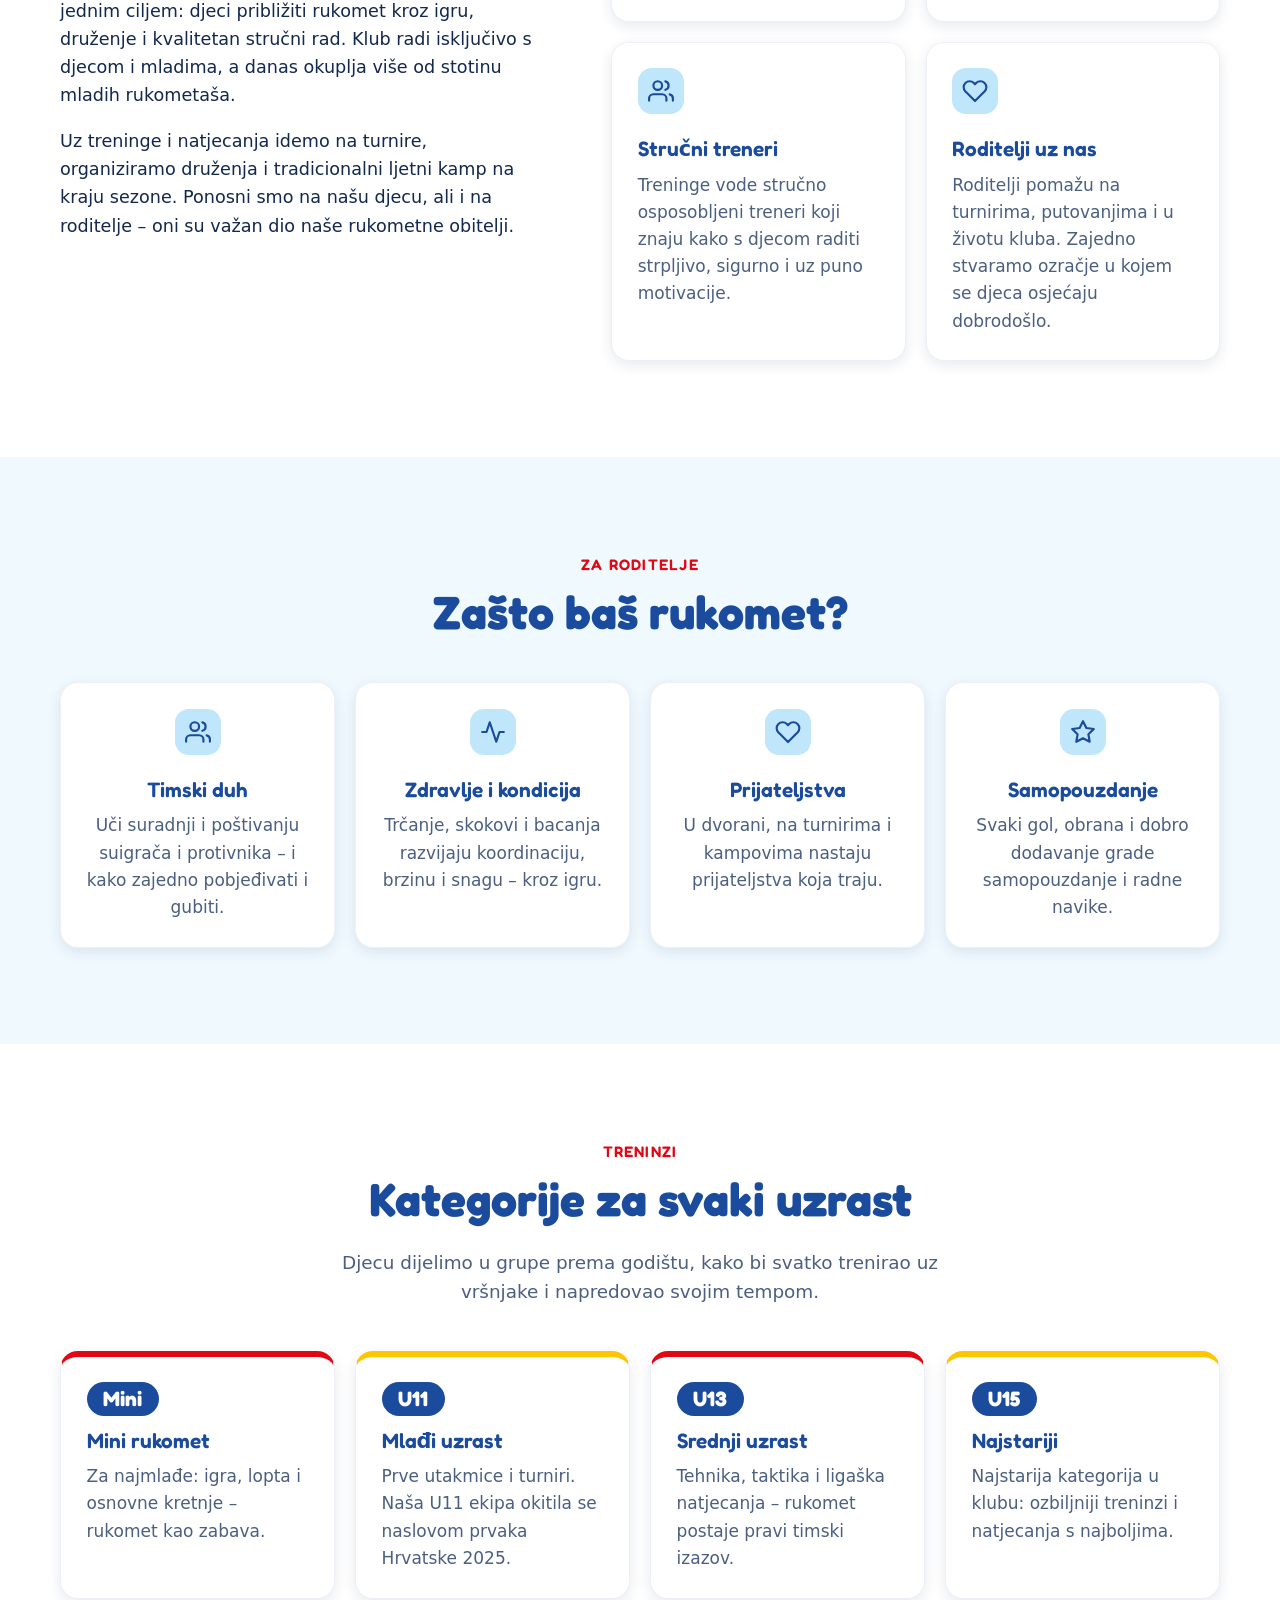
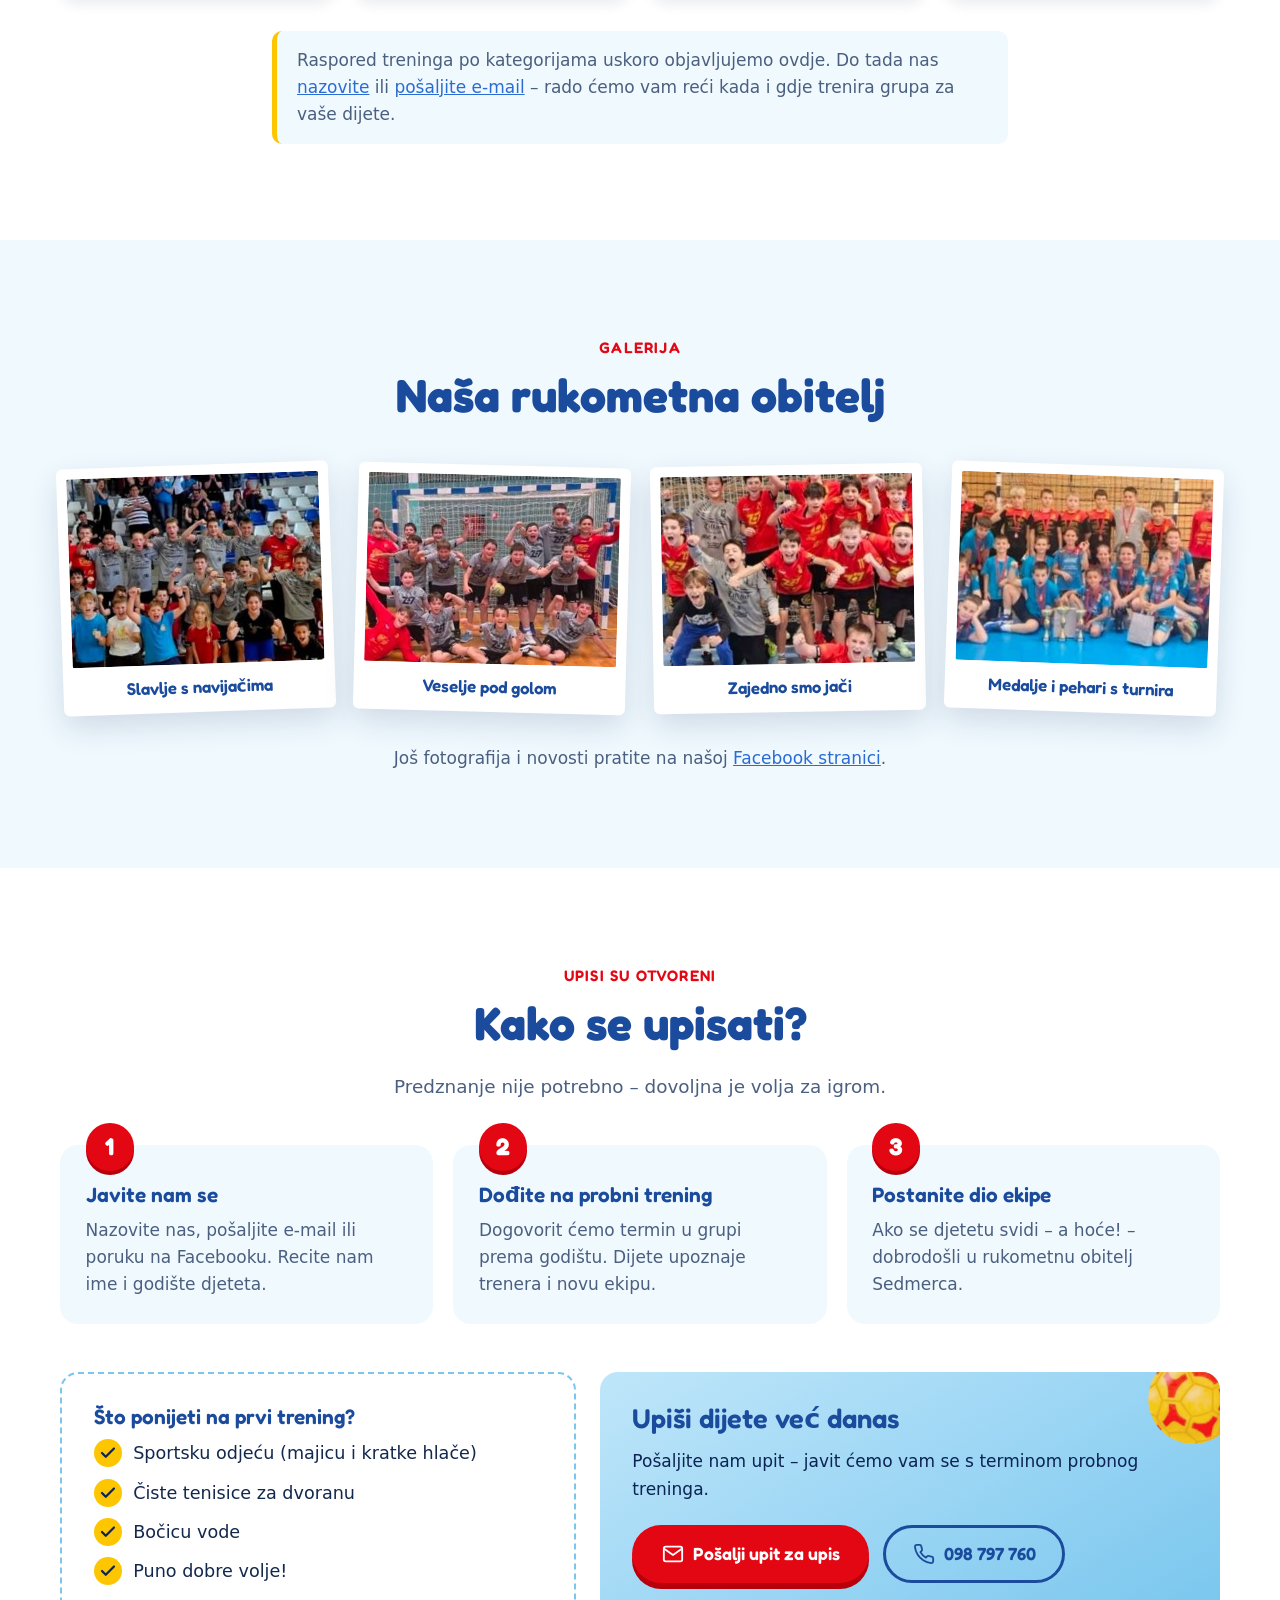
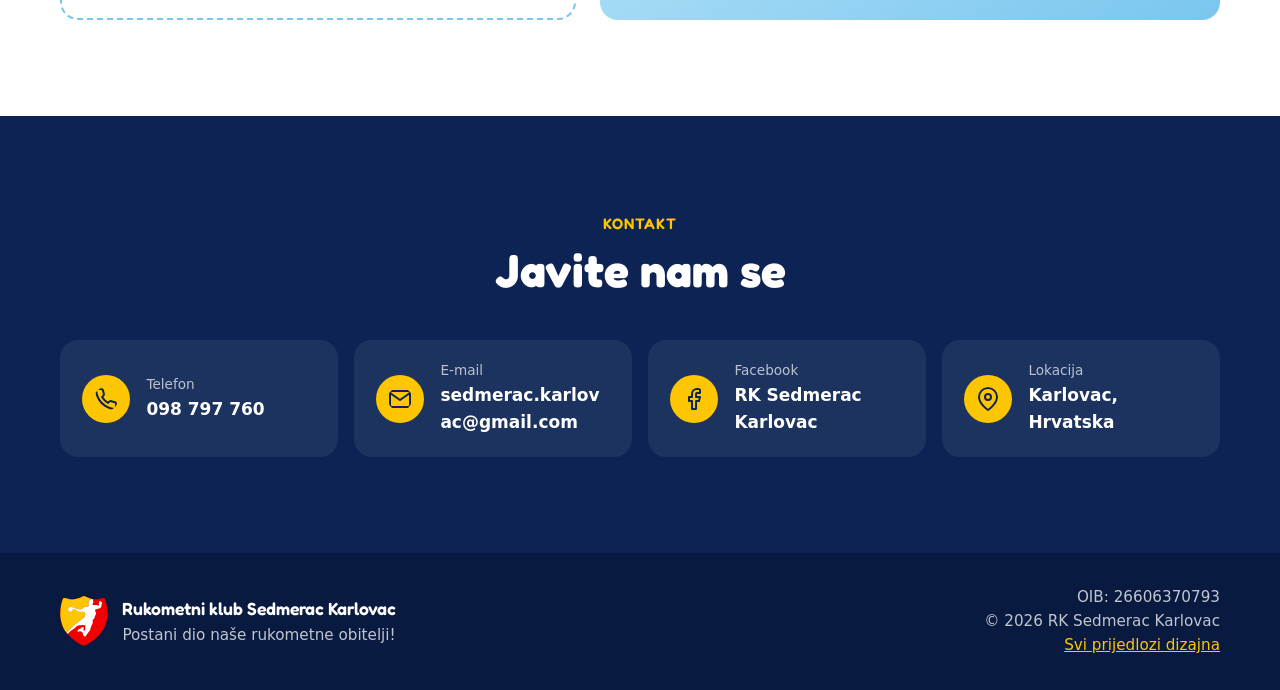
==== commit c7b9f658: "Tri nova prijedloga dizajna i stranica za usporedbu - jasna/: mirna verzija za roditelje s alatom "K" ====
--- a/index.html
+++ b/index.html
@@ -348,7 +348,7 @@
       </div>
       <p class="footer-meta">OIB: 26606370793<br>© <span data-year>2026</span> RK Sedmerac Karlovac<br>
         <!-- TODO: privremeno – poveznica na drugu verziju dizajna -->
-        <a href="pro/">Pogledaj profesionalnu verziju stranice</a></p>
+        <a href="prijedlozi/">Svi prijedlozi dizajna</a></p>
     </div>
   </footer>
 </body>
